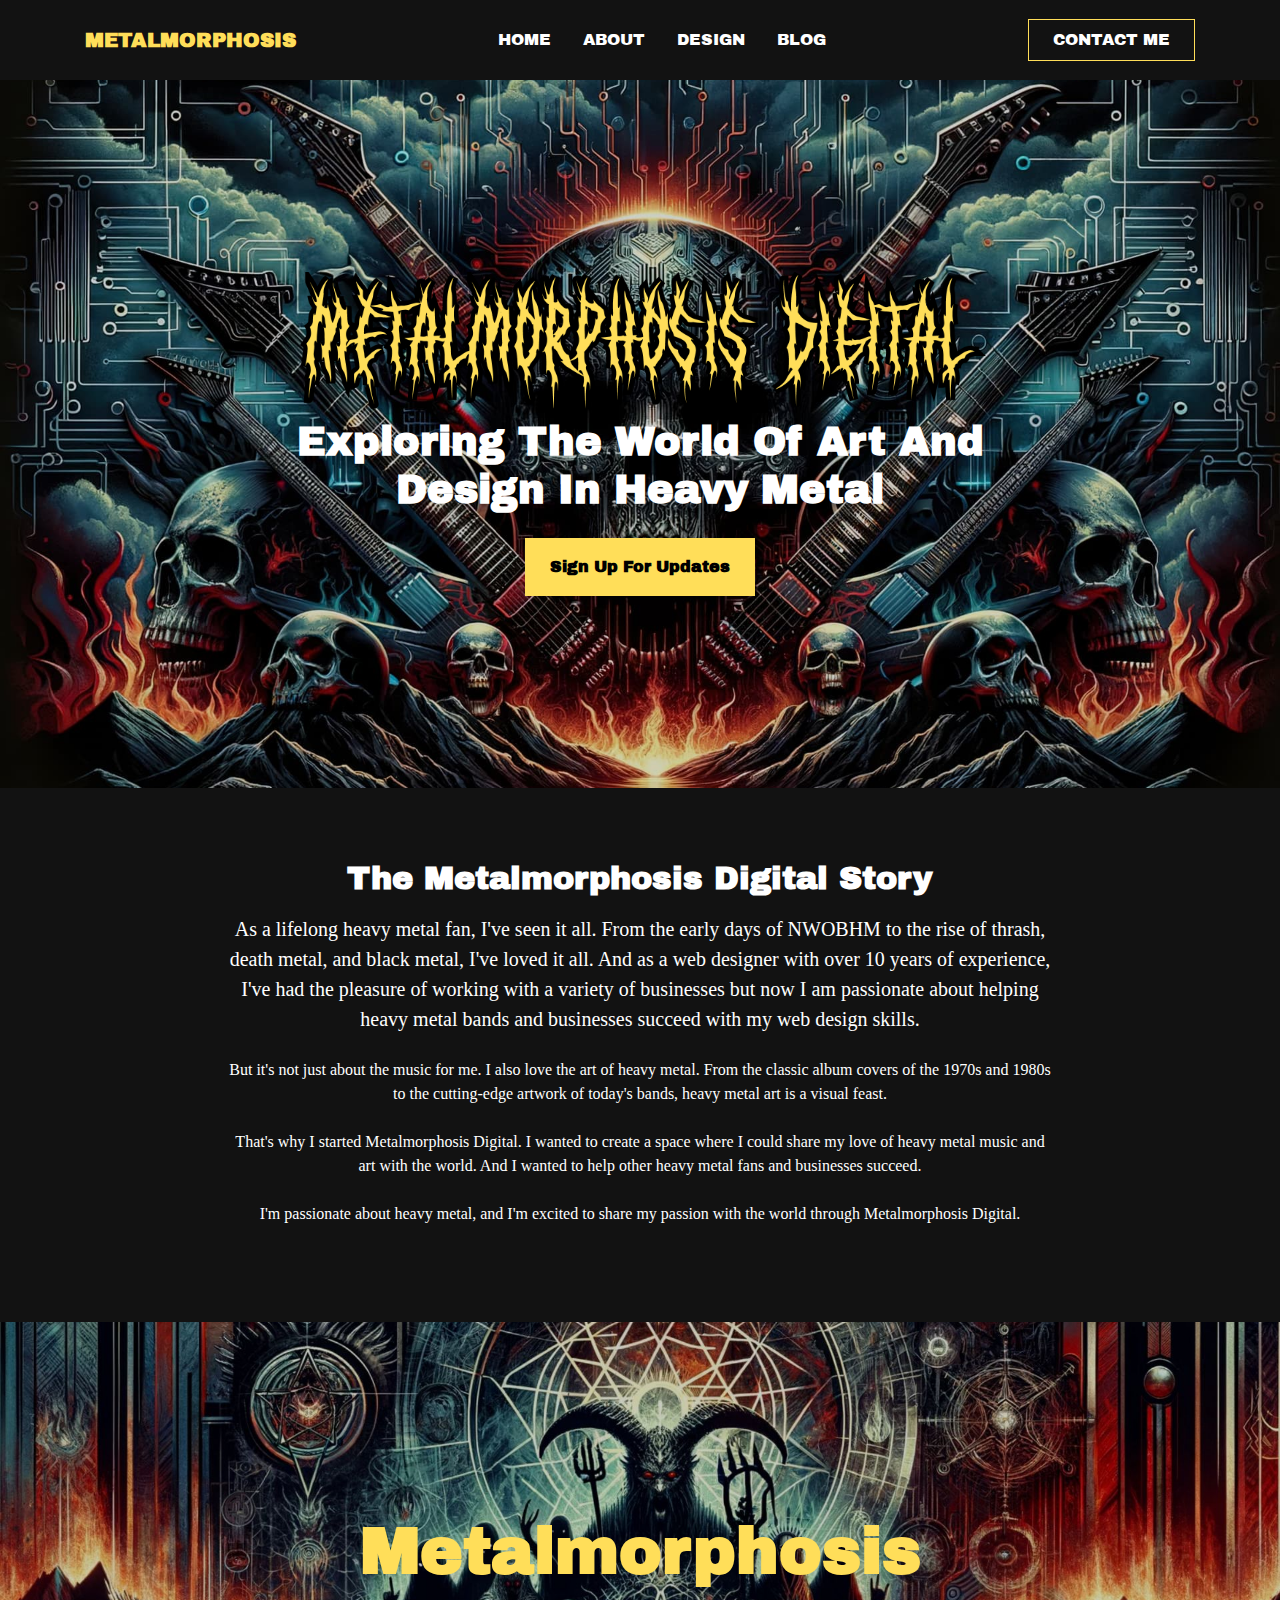
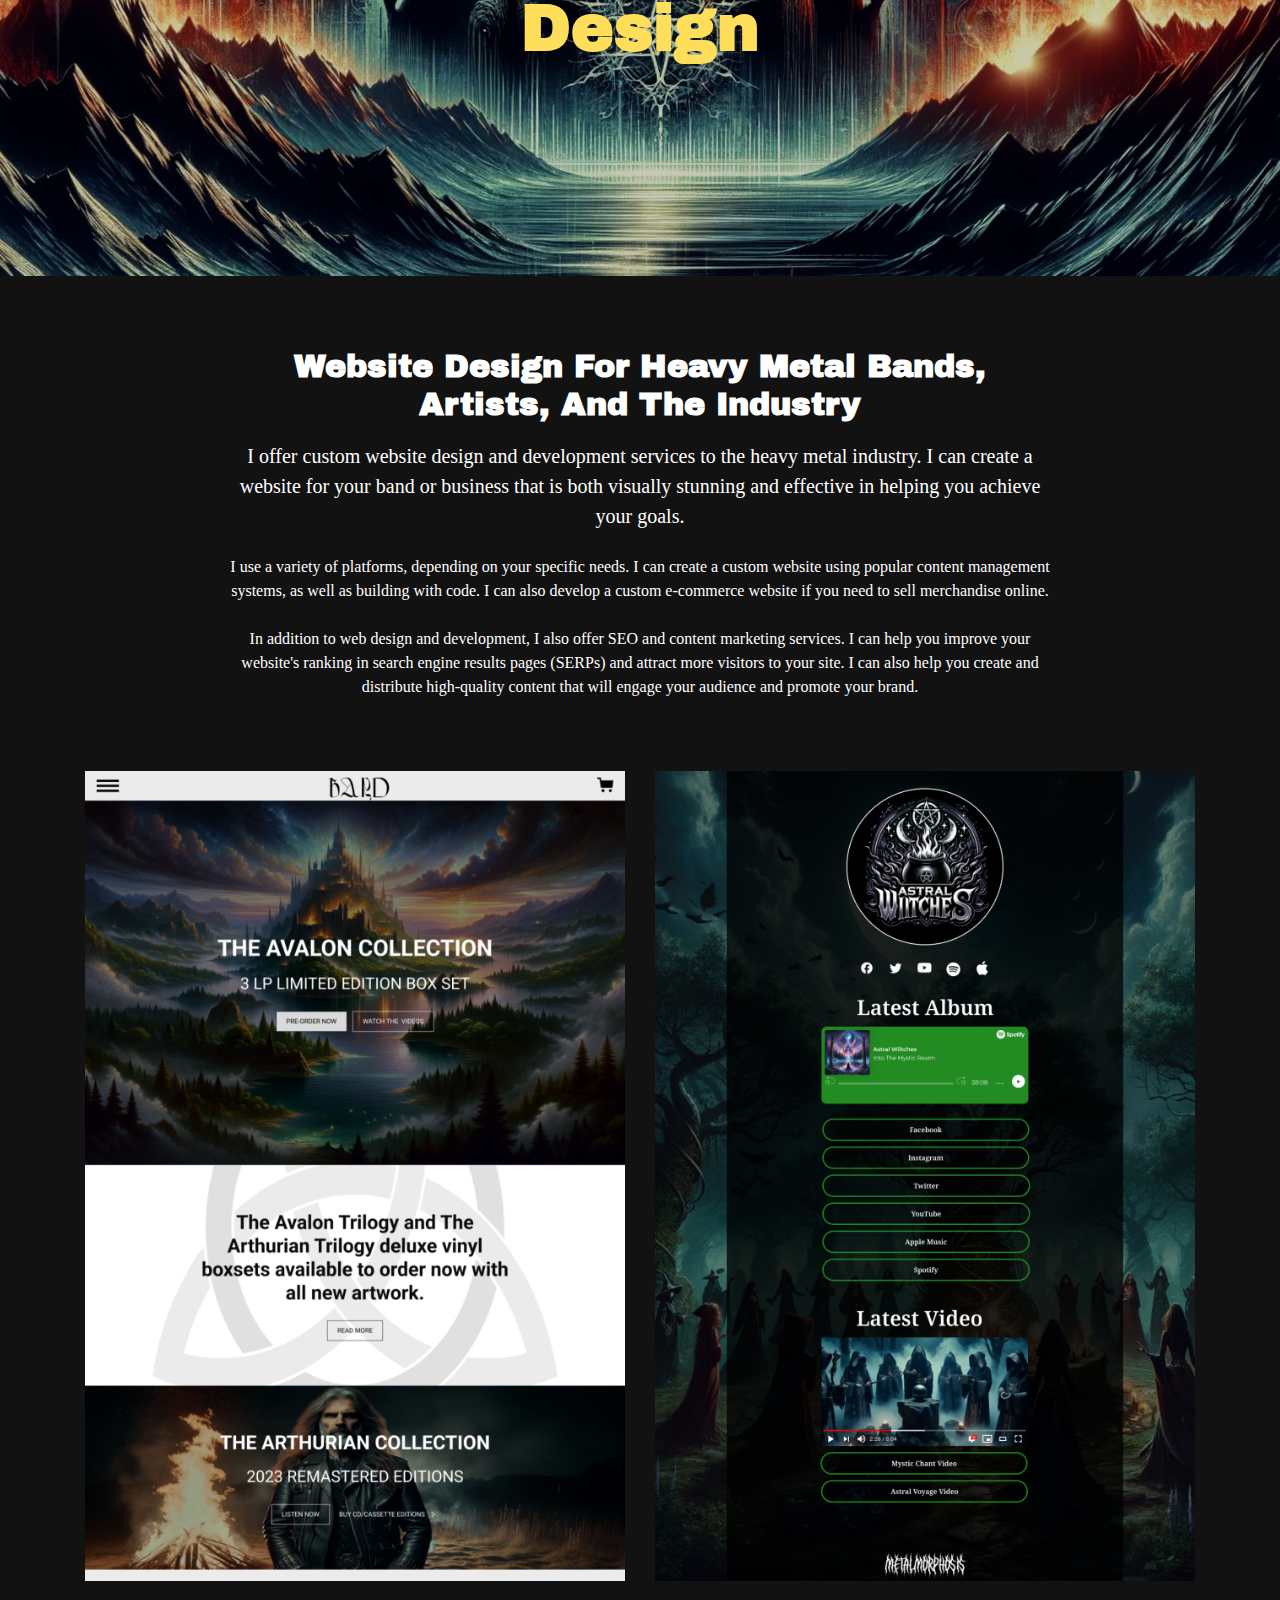
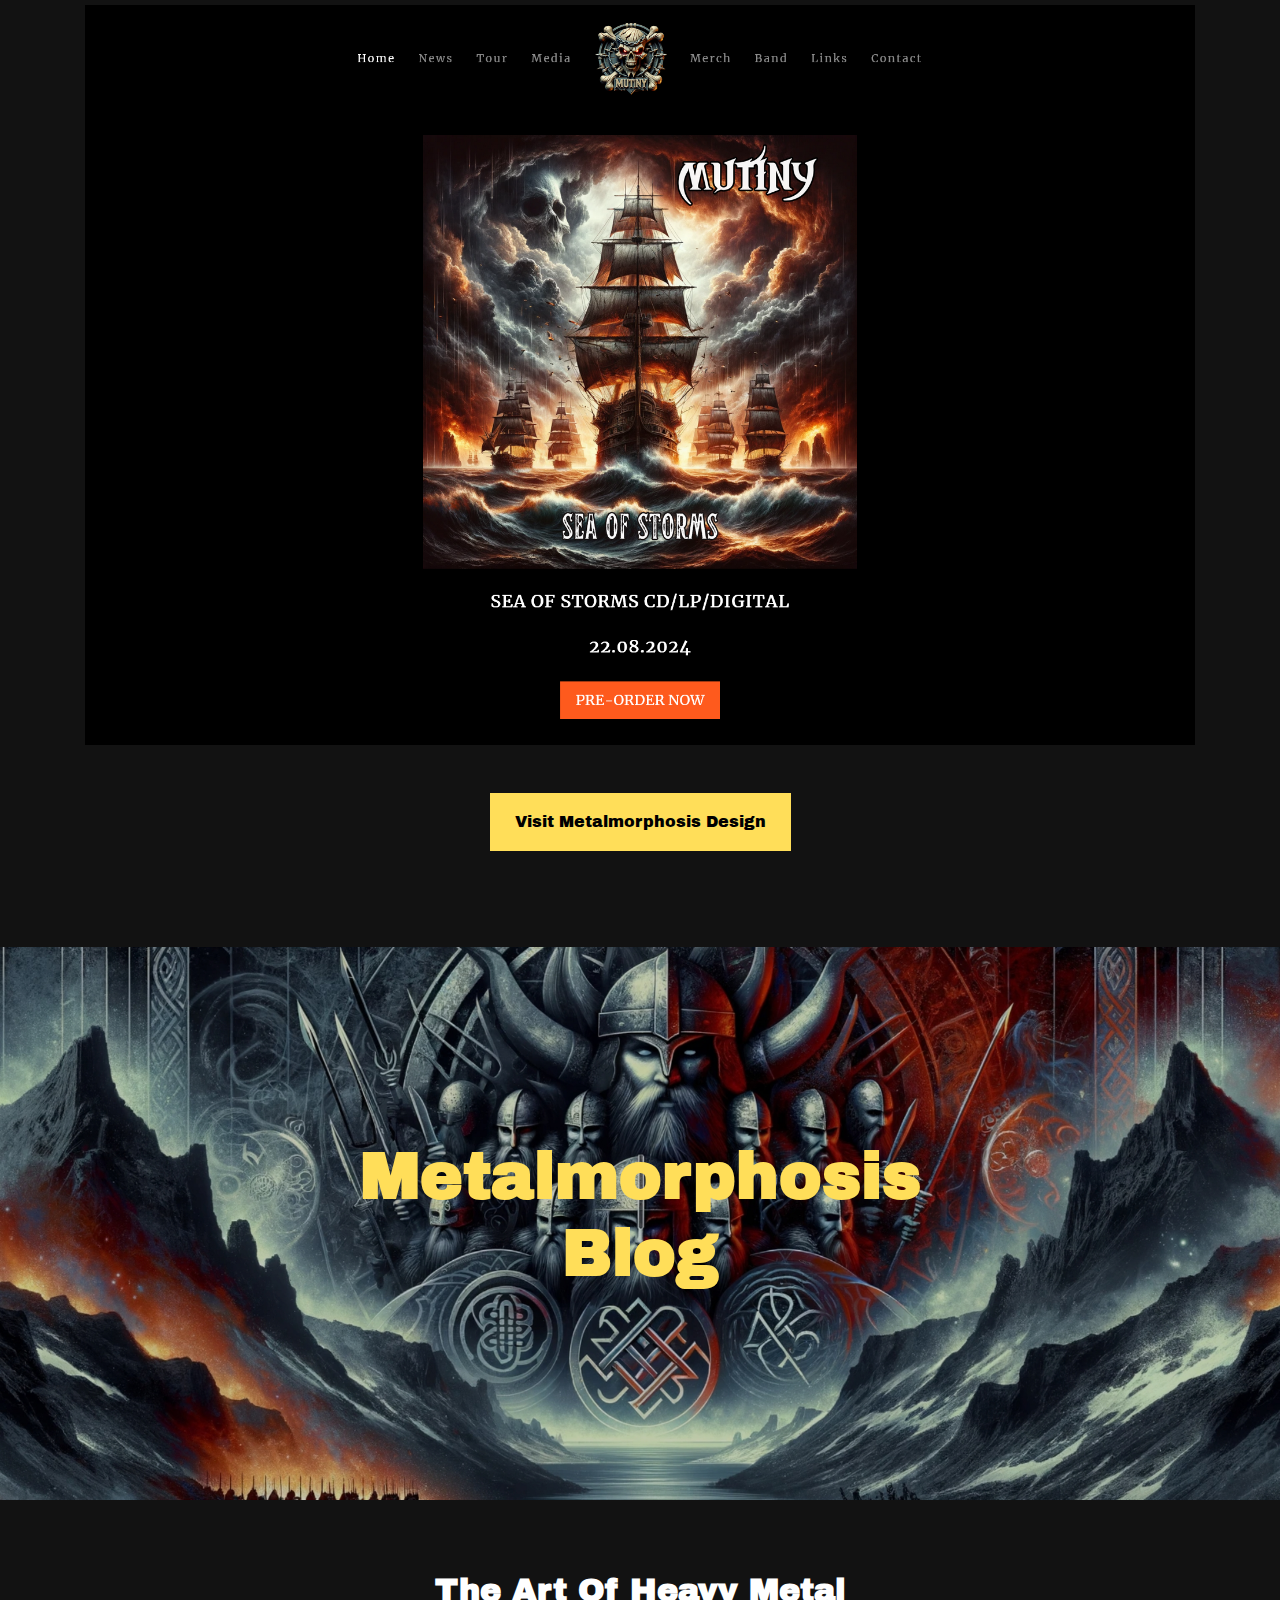
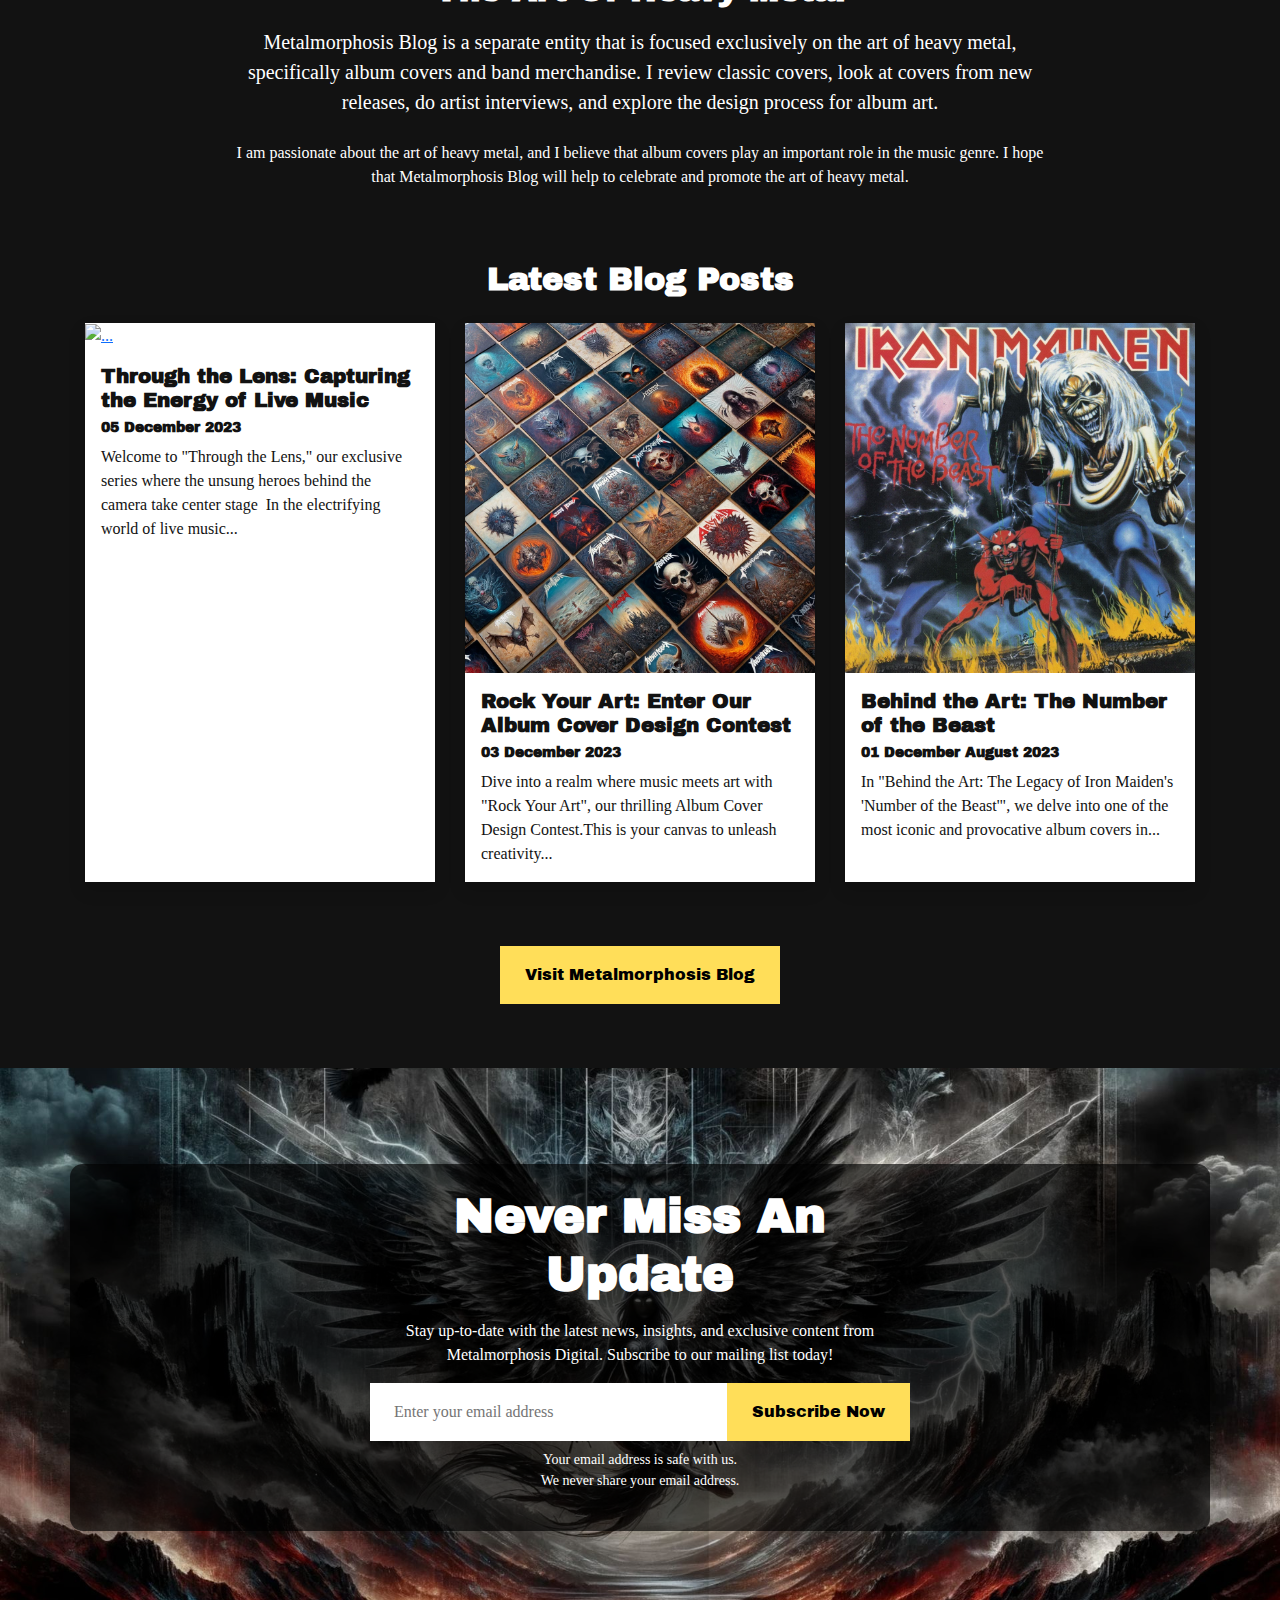
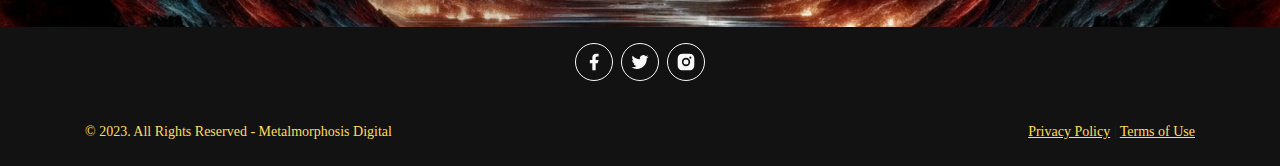
==== index.html @ 90034087 "Update index.html" ====
<!DOCTYPE html>
<html lang="en">
    <head>
        <meta charset="utf-8">
        <meta http-equiv="X-UA-Compatible" content="IE=edge">
        <meta name="viewport" content="width=device-width, initial-scale=1, shrink-to-fit=no">
        <meta name="description" content="">
        <meta name="author" content="">
        <title>Exploring The World Of art and design in heavy metal</title>
        <!-- Bootstrap core CSS -->
        <link href="bootstrap_theme/bootstrap.css" rel="stylesheet" type="text/css">
        <!-- Custom styles for this template -->
        <link rel="stylesheet" href="blocks.css">
        <link href="style.css" rel="stylesheet">
    </head>
    <body>
        <nav class="bg-dark navbar navbar-expand-lg navbar-light py-lg-1"> 
            <div class="container"> <a class="fw-bold navbar-brand text-uppercase text-secondary" href="#" style="font-family: 'Archivo Black', sans-serif;">METALMORPHOSIS</a> 
                <button class="navbar-toggler" type="button" data-bs-toggle="collapse" data-bs-target="#navbarNavDropdown-6" aria-controls="navbarNavDropdown-6" aria-expanded="false" aria-label="Toggle navigation"> <span class="navbar-toggler-icon"></span> 
                </button>                 
                <div class="collapse navbar-collapse " id="navbarNavDropdown-6"> 
                    <ul class="mb-2 mb-lg-0 me-auto ms-auto navbar-nav"> 
                        <li class="nav-item"> <a class="active nav-link px-lg-3 py-lg-4" aria-current="page" href="#home" style="font-family: 'Archivo Black', sans-serif; color: white;">HOME</a> 
                        </li>                         
                        <li class="nav-item"> <a class="nav-link px-lg-3 py-lg-4" href="#about" style="font-family: 'Archivo Black', sans-serif; color: white;">ABOUT</a> 
                        </li>                         
                        <li class="nav-item"> <a class="nav-link px-lg-3 py-lg-4" href="#design" style="font-family: 'Archivo Black', sans-serif; color: white;">DESIGN</a> 
                        </li>                         
                        <li class="nav-item"> <a class="nav-link px-lg-3 py-lg-4" href="#blog" style="font-family: 'Archivo Black', sans-serif; color: white;">BLOG</a> 
                        </li>                         
                    </ul>                     
                    <div class="ms-lg-3">
                        <a class="btn btn-outline-secondary btn-secondary-outline pb-2 pe-4 ps-4 pt-2 rounded-0" href="mailto:michael@metalmorphosis.digital" style="font-family: 'Archivo Black', sans-serif; color: white;" target="_blank">CONTACT ME</a>
                    </div>                     
                </div>                 
            </div>             
        </nav>
        <!-- ============================================-->
        <!-- Bootstrap core JavaScript
    ================================================== -->
        <!-- Placed at the end of the document so the pages load faster -->
        <section id="home" class="background-cover bg-dark pb-5 pt-5 text-center text-white" style="background-image:url('assets/bg.jpg');">
            <div class="container pb-5 pt-5">
                <div class="pb-5 pt-5 row">
                    <div class="col-lg-9 col-xl-8 ms-auto me-auto pb-5 pt-5">
                        <img src="assets/metalmorphosis-%20digital.png" class="img-fluid" alt="Metalmorphosis Digital Logo">
                        <h1 class="fw-bolder mb-4 text-capitalize" style="font-size: 40px; font-weight: 700;">Exploring The World Of art and design in heavy metal</h1><a href="#newsletter" class="btn btn-secondary pb-3 pe-4 ps-4 pt-3 rounded-0"><strong style="font-family: 'Archivo Black', sans-serif;">Sign Up For Updates</strong></a>
                    </div>
                </div>
            </div>
        </section>
        <section id="about" class="bg-dark pb-5 pt-5 text-center"> 
            <div class="container pb-4 pt-4"> 
                <div class="align-items-center row"> 
                    <div class="col-lg-9 ms-auto me-auto"> 
                        <h3 class="fw-bold h2 mb-3 text-white" style="font-size: 32px;">The Metalmorphosis Digital Story</h3>
                        <p class="fw-light lead mb-4 text-white">As a lifelong heavy metal fan, I&apos;ve seen it all. From the early days of NWOBHM to the rise of thrash, death metal, and black metal, I&apos;ve loved it all. And as a web designer with over 10 years of experience, I&apos;ve had the pleasure of working with a variety of businesses but now I am passionate about helping heavy metal bands and businesses succeed with my web design skills.</p> 
                        <p class="fw-light mb-4 text-white">But it's not just about the music for me. I also love the art of heavy metal. From the classic album covers of the 1970s and 1980s to the cutting-edge artwork of today's bands, heavy metal art is a visual feast.</p> 
                        <p class="fw-light mb-4 text-white">That's why I started Metalmorphosis Digital. I wanted to create a space where I could share my love of heavy metal music and art with the world. And I wanted to help other heavy metal fans and businesses succeed.</p> 
                        <p class="fw-light mb-4 text-white">I'm passionate about heavy metal, and I'm excited to share my passion with the world through Metalmorphosis Digital.</p> 
                    </div>                     
                </div>                 
            </div>             
        </section>
        <section class="background-cover bg-dark pb-5 pt-5 text-center text-white" style="background-image:url('assets/bg8.jpg');">
            <div class="container pb-5 pt-5">
                <div class="pb-5 pt-5 row">
                    <div class="col-lg-9 col-xl-8 ms-auto me-auto pb-5 pt-5">
                        <h2 class="display-3 fw-bold mb-3 text-secondary">Metalmorphosis Design</h2>
                    </div>
                </div>
            </div>
        </section>
        <section id="design" class="bg-dark pb-5 pt-5 text-center"> 
            <div class="container pb-4 pt-4"> 
                <div class="align-items-center row pb-4"> 
                    <div class="col-lg-9 ms-auto me-auto"> 
                        <h3 class="fw-bold h2 mb-3 text-capitalize text-white" style="font-size: 32px;">Website Design for Heavy Metal Bands, Artists, and the Industry</h3>
                        <p class="fw-light lead mb-4 text-white">I offer custom website design and development services to the heavy metal industry. I can create a website for your band or business that is both visually stunning and effective in helping you achieve your goals.</p>
                        <p class="fw-light mb-4 text-white">I use a variety of platforms, depending on your specific needs. I can create a custom website using popular content management systems, as well as building with code. I can also develop a custom e-commerce website if you need to sell merchandise online.</p>
                        <p class="fw-light mb-4 text-white">In addition to web design and development, I also offer SEO and content marketing services. I can help you improve your website's ranking in search engine results pages (SERPs) and attract more visitors to your site. I can also help you create and distribute high-quality content that will engage your audience and promote your brand.</p> 
                    </div>                     
                </div>                 
                <div class="row mt-4">
                    <div class="col-6 mb-4">
                        <img src="assets/b.png" class="img-fluid" alt="Bard landing page by Metalmorphosis Design">
                    </div>
                    <div class="col-6 mb-4">
                        <img src="assets/a.png" class="img-fluid" "" alt="Astral Wiitches Link In Bio style page by Metalmorphosis Design">
                    </div>
                    <div class="col-12 mb-4">
                        <img src="assets/mutiny-homepage.png" class="img-fluid pb-5" alt="Mutiny landing page featuring Sea Of Storms album cover by Metalmorphosis Design">
                        <a href="https://metalmorphosis.design" class="btn btn-secondary pb-3 pe-4 ps-4 pt-3 rounded-0" style="font-family: 'Archivo Black', sans-serif;" target="_blank">Visit Metalmorphosis Design</a>
                    </div>
                </div>                 
            </div>             
        </section>
        <section class="background-cover bg-dark pb-5 pt-5 text-center text-white" style="background-image:url('assets/bg10.jpg');">
            <div class="container pb-5 pt-5">
                <div class="pb-5 pt-5 row">
                    <div class="col-lg-9 col-xl-8 ms-auto me-auto pb-5 pt-5">
                        <h2 class="display-3 fw-bold mb-3 text-secondary">Metalmorphosis Blog</h2>
                    </div>
                </div>
            </div>
        </section>
        <section id="blog" class="bg-dark pb-3 pt-5 text-center"> 
            <div class="container pb-4 pt-4"> 
                <div class="align-items-center row"> 
                    <div class="col-lg-9 ms-auto me-auto"> 
                        <h3 class="fw-bold h2 mb-3 text-white" style="font-size: 32px;">The Art Of Heavy Metal</h3>
                        <p class="fw-light lead mb-4 text-white">                                Metalmorphosis Blog is a separate entity that is focused exclusively on the art of heavy metal, specifically album covers and band merchandise. I review classic covers, look at covers from new releases, do artist interviews, and explore the design process for album art.</p>
                        <p class="fw-light mb-4 text-white"> I am passionate about the art of heavy metal, and I believe that album covers play an important role in the music genre. I hope that Metalmorphosis Blog will help to celebrate and promote the art of heavy metal.  </p> 
                    </div>                     
                </div>                 
            </div>             
        </section>
        <section class="bg-dark pb-5 pt-2 text-secondary">
            <div class="container"> 
                <div class="justify-content-center row"> 
                    <h2 class="text-center fw-bolder text-white" style="font-size: 32px;">Latest Blog Posts</h2>
                    <div class="col-lg-4 col-md-6 pb-3 pt-3"> 
                        <div class="bg-white d-flex flex-column h-100 shadow"> <a href="#" class="d-block"><img src="https://images.unsplash.com/photo-1693510060774-c2ff035b241f?ixid=M3wyMDkyMnwwfDF8c2VhcmNofDJ8fGNvbmNlcnQlMjBwaG90b2dyYXBoeXxlbnwwfHx8fDE3MDA0NzIyMTF8MA&ixlib=rb-4.0.3q=85&fm=jpg&crop=faces&cs=srgb&w=1000&h=1000&fit=crop" class="img-fluid w-100" alt="..." width="700" height="480"></a>
                            <div class="p-3"> <a href="#" class="text-dark text-decoration-none"><h3 class="fw-bold h5">Through the Lens: Capturing the Energy of Live Music</h3></a>
                                <h4 class="fw-bold h6 small text-dark">05 December 2023</h4> 
                                <p class="mb-0 text-dark">Welcome to &quot;Through the Lens,&quot; our exclusive series where the unsung heroes behind the camera take center stage&nbsp;&nbsp;In the electrifying world of live music...</p> 
                            </div>                             
                        </div>                         
                    </div>                     
                    <div class="col-lg-4 col-md-6 pb-3 pt-3"> 
                        <div class="bg-white d-flex flex-column h-100 shadow"> <a href="#" class="d-block"><img src="assets/art-comp.png" class="img-fluid w-100" alt="..." width="700" height="480"></a>
                            <div class="p-3"> <a href="#" class="text-dark text-decoration-none"><h3 class="fw-bold h5">Rock Your Art: Enter Our Album Cover Design Contest</h3></a>
                                <h4 class="fw-bold h6 small text-dark">03 December 2023</h4> 
                                <p class="mb-0 text-dark">Dive into a realm where music meets art with &quot;Rock Your Art&quot;, our thrilling Album Cover Design Contest.This is your canvas to unleash creativity...</p> 
                            </div>                             
                        </div>                         
                    </div>                     
                    <div class="col-lg-4 col-md-6 pb-3 pt-3"> 
                        <div class="bg-white d-flex flex-column h-100 shadow"> <a href="#" class="d-block"><img src="assets/number%20of%20the%20beast.webp" class="img-fluid w-100" alt="..." width="700" height="480"></a>
                            <div class="p-3"> <a href="#" class="text-dark text-decoration-none"><h3 class="fw-bold h5">Behind the Art: The Number of the Beast</h3></a>
                                <h4 class="fw-bold h6 small text-dark">01 December August 2023</h4> 
                                <p class="mb-0 text-dark">In &quot;Behind the Art: The Legacy of Iron Maiden&apos;s &apos;Number of the Beast&apos;&quot;, we delve into one of the most iconic and provocative album covers in...</p> 
                            </div>                             
                        </div>                         
                    </div>                     
                    <p class="text-center mt-5"><a href="https://metalmorphosis.blog" class="btn btn-secondary pb-3 pe-4 ps-4 pt-3 rounded-0" style="font-family: 'Archivo Black', sans-serif;" target="_blank">Visit Metalmorphosis Blog</a></p> 
                </div>                 
            </div>             
        </section>
        <section id="newsletter" class="background-center-center background-cover bg-dark pb-5 pt-5 text-center text-white" style="background-image:url('assets/bg11.jpg');">
            <div class="container pb-5 pt-5">
                <div class="info justify-content-center pb-4 pt-4 rounded-1 row">
                    <div class="col-12  col-md-6 text-center">
                        <h2 class="display-5 fw-bold mb-3 text-capitalize text-white">Never miss an update</h2>
                        <p class="text-h3">Stay up-to-date with the latest news, insights, and exclusive content from Metalmorphosis Digital. Subscribe to our mailing list today!</p>
                        <form action="https://digital.us9.list-manage.com/subscribe/post?u=c9b643446257ec80b12ae7a14&amp;id=23f3cf0863&amp;f_id=00991ee1f0" method="post" id="mc-embedded-subscribe-form" name="mc-embedded-subscribe-form" class="validate" target="_self" novalidate="">
                            <div id="mc_embed_signup_scroll">
                                <div class="mc-field-group mb-2">
                                    <input type="email" name="EMAIL" class="required email pb-3 pe-4 ps-4 pt-3 rounded-0" id="mce-EMAIL" required="" value="" placeholder="Enter your email address">
                                    <input type="submit" name="subscribe" id="mc-embedded-subscribe" class="btn btn-secondary pb-3 pe-4 ps-4 pt-3 rounded-0" value="Subscribe Now" style="font-family: 'Archivo Black', sans-serif;">
                                </div>
                            </div>
                        </form>
                        <p class="small text-white">Your email address is safe with us. <br> We never share your email address. </p>
                    </div>
                </div>
            </div>
        </section>
        <section class="bg-dark pb-3 pt-3">
            <div class="container text-center">
                <div class="d-inline-flex flex-wrap"> <a href="https://www.facebook.com/metalmorphosisdigital" aria-label="facebook" class="btn btn-outline-light btn-sm lh-1 mx-1 p-2 rounded-circle" target="_blank"> <svg viewBox="0 0 24 24" fill="currentColor" width="20" height="20"> 
                            <path d="M14 13.5h2.5l1-4H14v-2c0-1.03 0-2 2-2h1.5V2.14c-.326-.043-1.557-.14-2.857-.14C11.928 2 10 3.657 10 6.7v2.8H7v4h3V22h4v-8.5z"/> 
                        </svg> </a> <a href="https://twitter.com/metalmorphdgtl" aria-label="twitter" class="btn btn-outline-light btn-sm lh-1 mx-1 p-2 rounded-circle" target="_blank"> <svg viewBox="0 0 24 24" fill="currentColor" width="20" height="20"> 
                            <path d="M22.162 5.656a8.384 8.384 0 0 1-2.402.658A4.196 4.196 0 0 0 21.6 4c-.82.488-1.719.83-2.656 1.015a4.182 4.182 0 0 0-7.126 3.814 11.874 11.874 0 0 1-8.62-4.37 4.168 4.168 0 0 0-.566 2.103c0 1.45.738 2.731 1.86 3.481a4.168 4.168 0 0 1-1.894-.523v.052a4.185 4.185 0 0 0 3.355 4.101 4.21 4.21 0 0 1-1.89.072A4.185 4.185 0 0 0 7.97 16.65a8.394 8.394 0 0 1-6.191 1.732 11.83 11.83 0 0 0 6.41 1.88c7.693 0 11.9-6.373 11.9-11.9 0-.18-.005-.362-.013-.54a8.496 8.496 0 0 0 2.087-2.165z"/> 
                        </svg> </a> <a href="https://www.instagram.com/metalmorphosisdigital/" aria-label="instagram" class="btn btn-outline-light btn-sm lh-1 mx-1 p-2 rounded-circle" target="_blank"> <svg viewBox="0 0 24 24" fill="currentColor" width="20" height="20"> 
                            <path d="M12 2c2.717 0 3.056.01 4.122.06 1.065.05 1.79.217 2.428.465.66.254 1.216.598 1.772 1.153a4.908 4.908 0 0 1 1.153 1.772c.247.637.415 1.363.465 2.428.047 1.066.06 1.405.06 4.122 0 2.717-.01 3.056-.06 4.122-.05 1.065-.218 1.79-.465 2.428a4.883 4.883 0 0 1-1.153 1.772 4.915 4.915 0 0 1-1.772 1.153c-.637.247-1.363.415-2.428.465-1.066.047-1.405.06-4.122.06-2.717 0-3.056-.01-4.122-.06-1.065-.05-1.79-.218-2.428-.465a4.89 4.89 0 0 1-1.772-1.153 4.904 4.904 0 0 1-1.153-1.772c-.248-.637-.415-1.363-.465-2.428C2.013 15.056 2 14.717 2 12c0-2.717.01-3.056.06-4.122.05-1.066.217-1.79.465-2.428a4.88 4.88 0 0 1 1.153-1.772A4.897 4.897 0 0 1 5.45 2.525c.638-.248 1.362-.415 2.428-.465C8.944 2.013 9.283 2 12 2zm0 5a5 5 0 1 0 0 10 5 5 0 0 0 0-10zm6.5-.25a1.25 1.25 0 0 0-2.5 0 1.25 1.25 0 0 0 2.5 0zM12 9a3 3 0 1 1 0 6 3 3 0 0 1 0-6z"/> 
                        </svg> </a> 
                </div>
                <div class="row">
</div>
            </div>
        </section>
        <footer class="bg-dark pb-3 pt-3 small">
            <div class="container">
                <div class="align-items-center row">
                    <div class="col-md pb-2 pt-2">
                        <p class="mb-0 text-secondary">&copy; 2023. All Rights Reserved - Metalmorphosis Digital</p>
                    </div>
                    <div class="col-md-auto pb-2 pt-2"><a href="privacy.html" class="text-secondary" target="_blank">Privacy Policy</a> | <a href="terms.html" class="text-secondary" target="_blank">Terms of Use</a>
                    </div>
                </div>
            </div>
        </footer>
        <script src="assets/js/popper.min.js"></script>
        <script src="bootstrap/js/bootstrap.min.js"></script>
    </body>
---- blocks.css ----
.proportions-box-square {
    position: relative;
    padding: 100% 0 0 !important;
    height: 0;
}

.proportions-box-content {
    width: 100%;
    height: 100%;
    top: 0;
    left: 0;
    position: absolute;
}

.background-cover {
    background-size: cover;
    background-repeat: no-repeat;
    background-position: center center;
}

.background-left-top {
    background-position: left top;
}

.background-left-center {
    background-position: left center;
}

.background-left-bottom {
    background-position: left bottom;
}

.background-right-top {
    background-position: right top;
}

.background-right-center {
    background-position: right center;
}

.background-right-bottom {
    background-position: right bottom;
}

.background-center-top {
    background-position: center top;
}

.background-center-center {
    background-position: center center;
}

.background-center-bottom {
    background-position: center bottom;
}

.border-width-1 {
    border-width: 1px !important;
}

.border-width-2 {
    border-width: 2px !important;
}

.border-width-3 {
    border-width: 3px !important;
}

.border-width-4 {
    border-width: 4px !important;
}

.border-width-6 {
    border-width: 6px !important;
}

.border-width-8 {
    border-width: 8px !important;
}

.border-width-12 {
    border-width: 12px !important;
}

.border-width-16 {
    border-width: 16px !important;
}

.border-width-24 {
    border-width: 24px !important;
}

.image-fit {
    object-fit: contain;
    object-position: center center;
}

.image-fit-left-top {
    object-position: left top;
}

.image-fit-left-center {
    object-position: left center;
}

.image-fit-left-bottom {
    object-position: left bottom;
}

.image-fit-right-top {
    object-position: right top;
}

.image-fit-right-center {
    object-position: right center;
}

.image-fit-right-bottom {
    object-position: right bottom;
}

.image-fit-center-top {
    object-position: center top;
}

.image-fit-center-center {
    object-position: center center;
}

.image-fit-center-bottom {
    object-position: center bottom;
}

.transition {
    transition: all 0.25s ease-in;
}

.transition-slow {
    transition: all 0.5s ease-in;
}

.transition-very-slow {
    transition: all 1s ease-in;
}

.line-height-1 {
    line-height: 1 !important;
}

.opacity-100 {
    opacity: 1 !important;
}

.opacity-85 {
    opacity: 0.85 !important;
}

.opacity-75 {
    opacity: 0.75 !important;
}

.opacity-50 {
    opacity: 0.50 !important;
}

.opacity-25 {
    opacity: 0.25 !important;
}

.opacity-0 {
    opacity: 0 !important;
}
---- style.css ----
.navbar-toggler-icon {
    background-image: url("data:image/svg+xml,%3csvg xmlns='http://www.w3.org/2000/svg' viewBox='0 0 30 30'%3e%3cpath stroke='rgba%28255, 255, 255, 1%29' stroke-linecap='round' stroke-miterlimit='10' stroke-width='2' d='M4 7h22M4 15h22M4 23h22'/%3e%3c/svg%3e");
}

.info {
    background-color: rgba(0, 0, 0, 0.65);
    color: rgba(255, 255, 255, 1);
}

.info .btn {
    opacity: 1;
}

input[type="email"] {
    border: none;
    margin-bottom: 0;
}

.mc-field-group {
    display: flex;
    gap: 0;
}

.mc-field-group {
    display: flex;
    justify-content: flex-end;
}

input[type="email"] {
    width: 100%;

    /* Make the input box span the full width of the div */
}
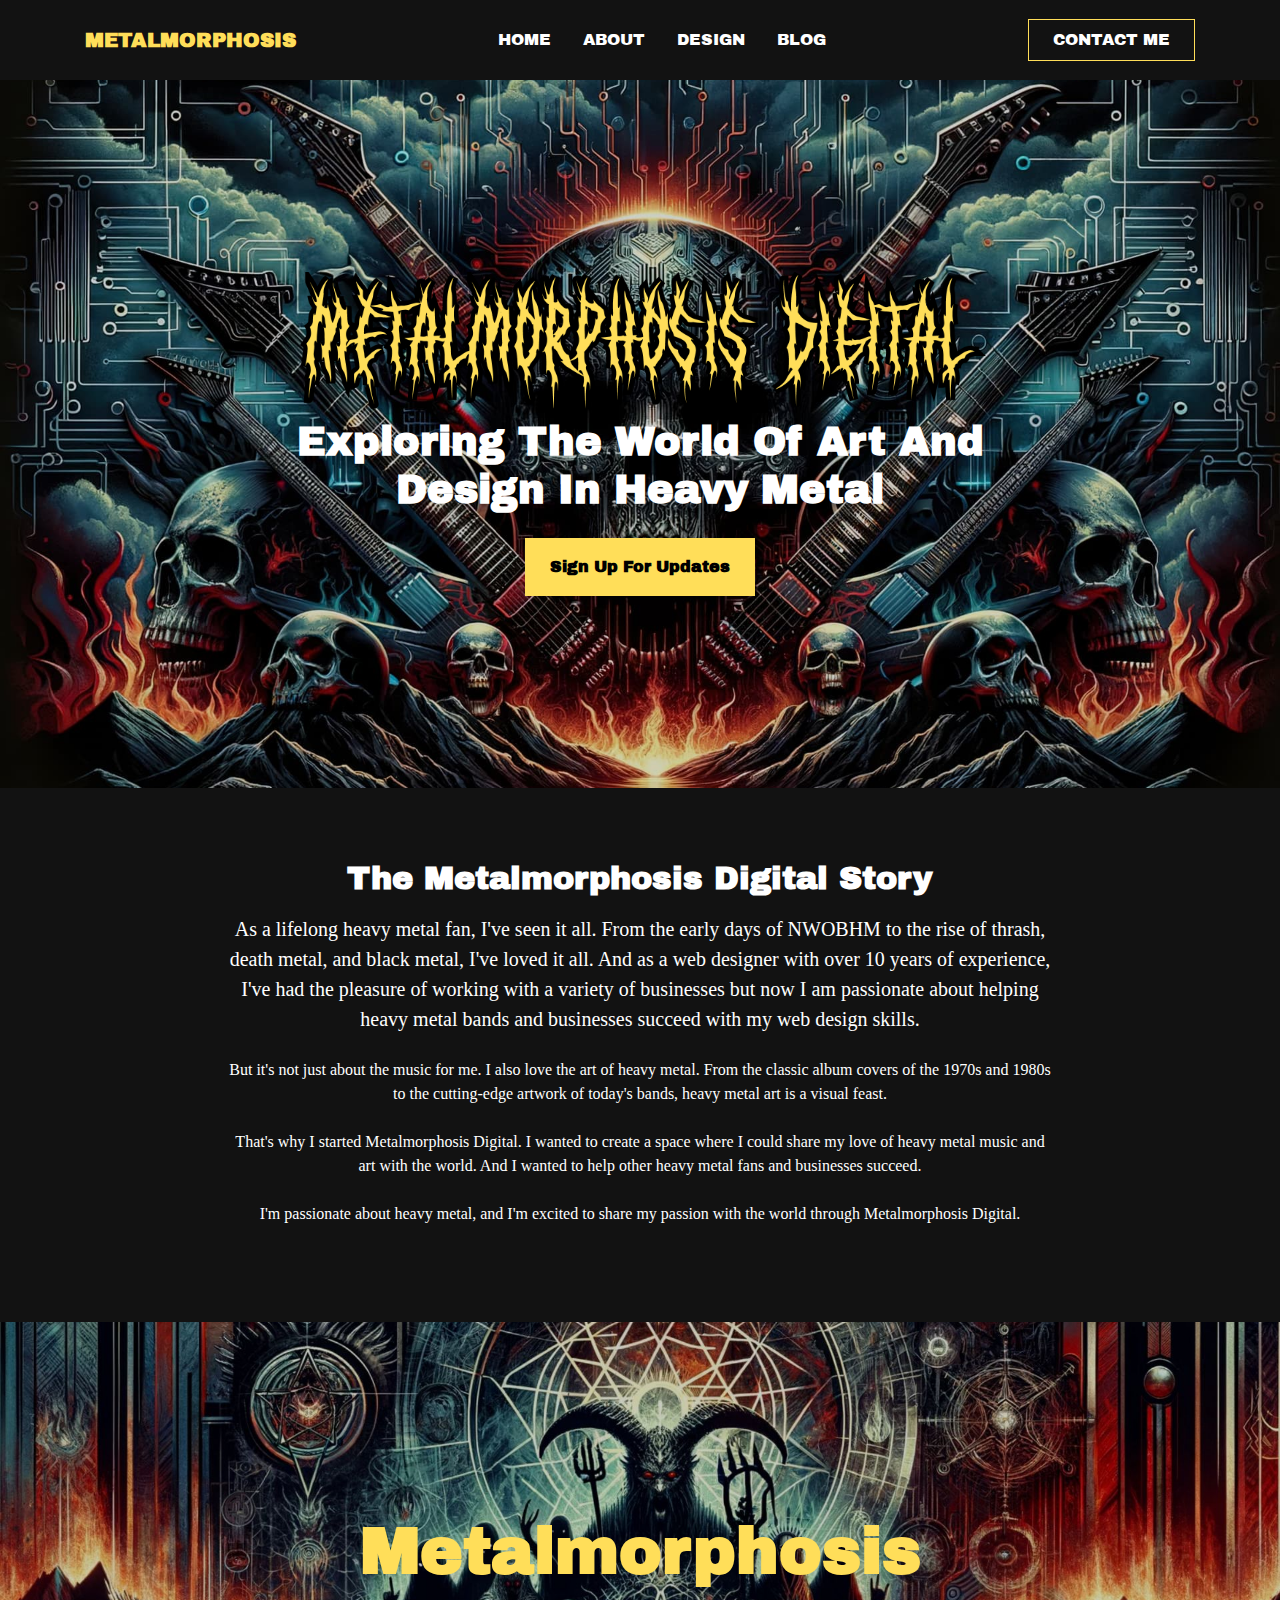
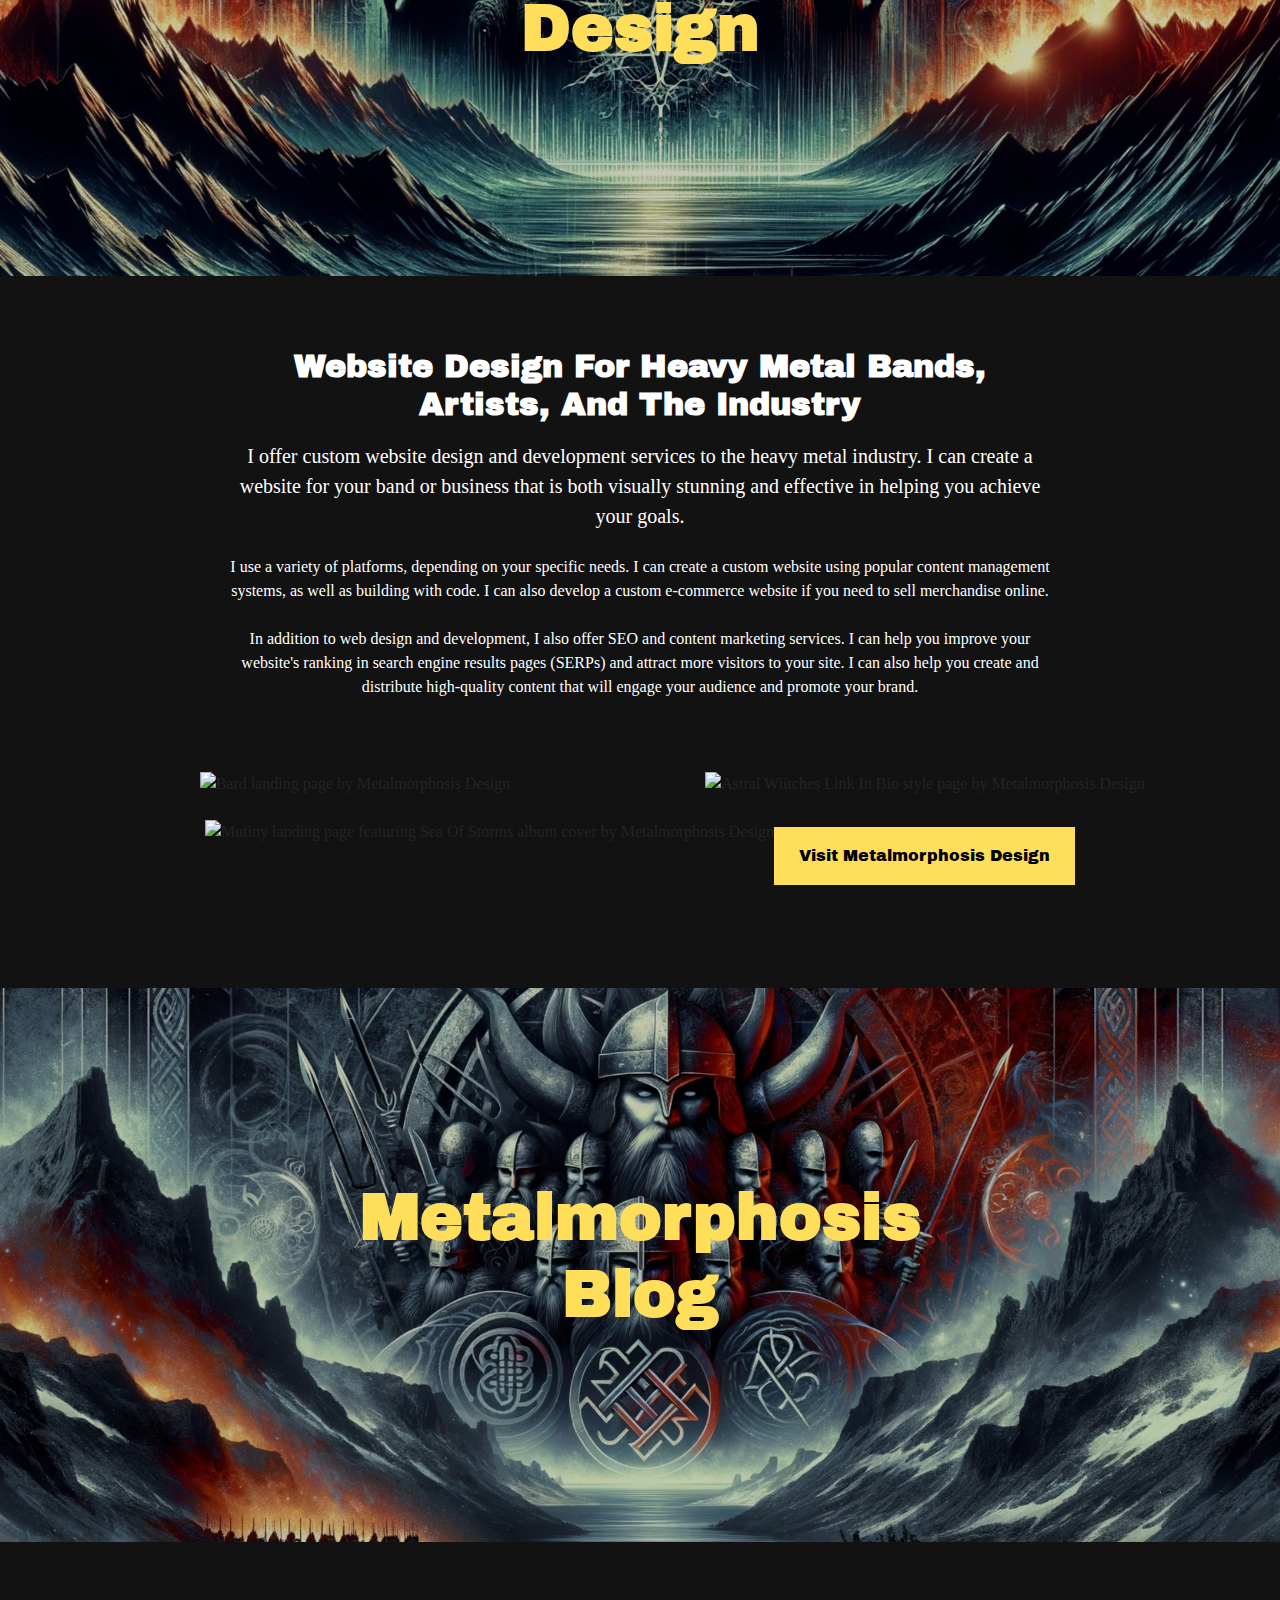
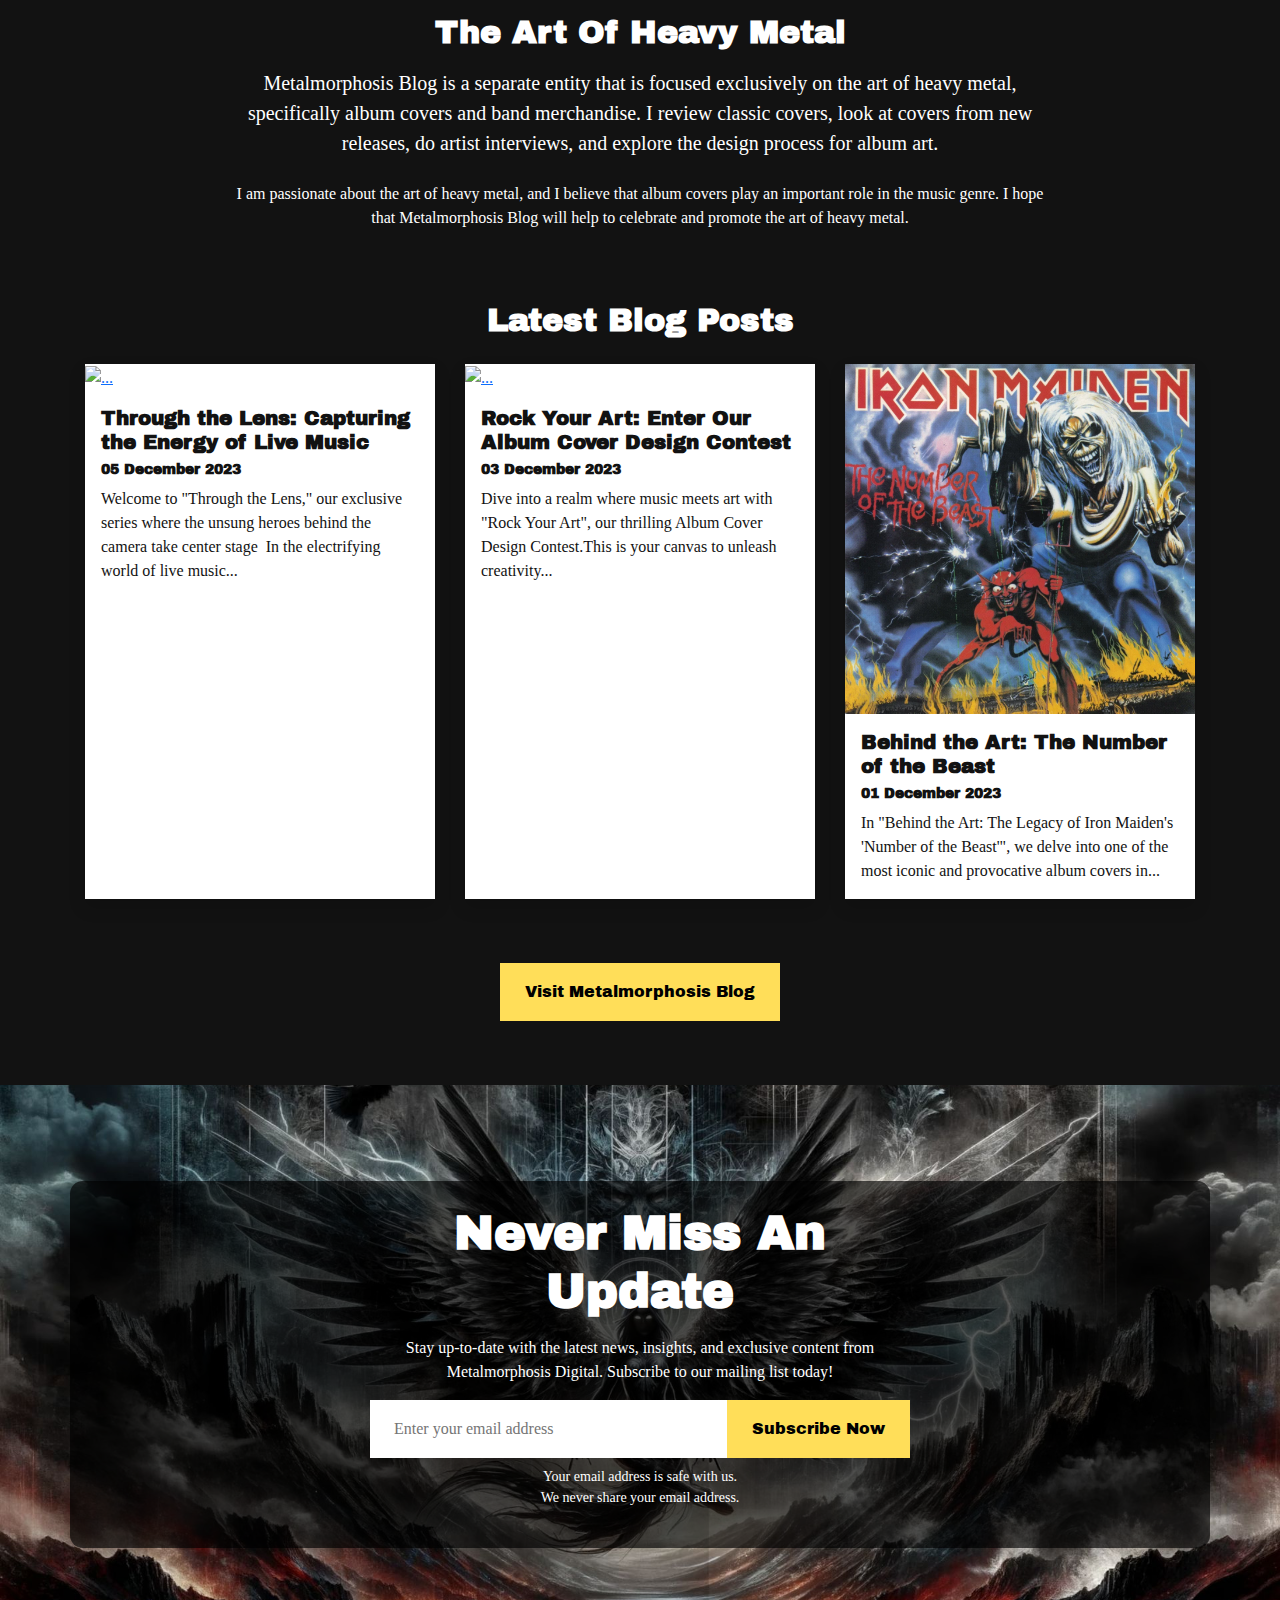
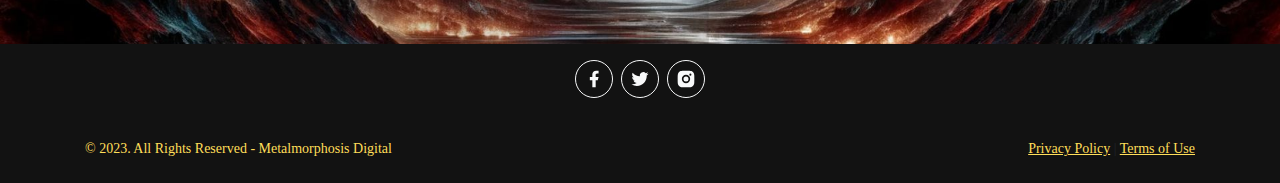
==== commit 41b91b69: "Update index.html" ====
--- a/index.html
+++ b/index.html
@@ -4,14 +4,34 @@
         <meta charset="utf-8">
         <meta http-equiv="X-UA-Compatible" content="IE=edge">
         <meta name="viewport" content="width=device-width, initial-scale=1, shrink-to-fit=no">
-        <meta name="description" content="">
-        <meta name="author" content="">
-        <title>Exploring The World Of art and design in heavy metal</title>
+        <!-- Primary Meta Tags -->
+        <title>Exploring The World Of Art And Design In Heavy Metal</title>
+        <meta name="title" content="Exploring The World Of Art And Design In Heavy Metal"/>
+        <meta name="description" content="Metalmorphosis Digital unleashing digital services for heavy metal. Web design (metalmorphosis.design) + Blog celebrating heavy metal art (metalmorphosis.blog)."/>
+        <!-- Open Graph / Facebook -->
+        <meta property="og:type" content="website"/>
+        <meta property="og:url" content="https://metalmorphosis.digital"/>
+        <meta property="og:title" content="Exploring The World Of Art And Design In Heavy Metal"/>
+        <meta property="og:description" content="Metalmorphosis Digital unleashing digital services for heavy metal. Web design (metalmorphosis.design) + Blog celebrating heavy metal art (metalmorphosis.blog)."/>
+        <meta property="og:image" content="https://metatags.io/images/meta-tags.png"/>
+        <!-- Twitter -->
+        <meta property="twitter:card" content="summary_large_image"/>
+        <meta property="twitter:url" content="https://metalmorphosis.digital"/>
+        <meta property="twitter:title" content="Exploring The World Of Art And Design In Heavy Metal"/>
+        <meta property="twitter:description" content="Metalmorphosis Digital unleashing digital services for heavy metal. Web design (metalmorphosis.design) + Blog celebrating heavy metal art (metalmorphosis.blog)."/>
+        <meta property="twitter:image" content="https://metatags.io/images/meta-tags.png"/>
+        <!-- Meta Tags Generated with https://metatags.io -->
         <!-- Bootstrap core CSS -->
         <link href="bootstrap_theme/bootstrap.css" rel="stylesheet" type="text/css">
         <!-- Custom styles for this template -->
         <link rel="stylesheet" href="blocks.css">
         <link href="style.css" rel="stylesheet">
+        <link rel="apple-touch-icon" sizes="180x180" href="/apple-touch-icon.png">
+        <link rel="icon" type="image/png" sizes="32x32" href="/favicon-32x32.png">
+        <link rel="icon" type="image/png" sizes="16x16" href="/favicon-16x16.png">
+        <link rel="manifest" href="/site.webmanifest">
+        <meta name="msapplication-TileColor" content="#da532c">
+        <meta name="theme-color" content="#ffffff">
     </head>
     <body>
         <nav class="bg-dark navbar navbar-expand-lg navbar-light py-lg-1"> 
@@ -29,8 +49,7 @@
                         <li class="nav-item"> <a class="nav-link px-lg-3 py-lg-4" href="#blog" style="font-family: 'Archivo Black', sans-serif; color: white;">BLOG</a> 
                         </li>                         
                     </ul>                     
-                    <div class="ms-lg-3">
-                        <a class="btn btn-outline-secondary btn-secondary-outline pb-2 pe-4 ps-4 pt-2 rounded-0" href="mailto:michael@metalmorphosis.digital" style="font-family: 'Archivo Black', sans-serif; color: white;" target="_blank">CONTACT ME</a>
+                    <div class="ms-lg-3"><a class="btn btn-outline-secondary btn-secondary-outline pb-2 pe-4 ps-4 pt-2 rounded-0" href="mailto:michael@metalmorphosis.digital" style="font-family: 'Archivo Black', sans-serif; color: white;" target="_blank">CONTACT ME</a>
                     </div>                     
                 </div>                 
             </div>             
@@ -44,7 +63,8 @@
                 <div class="pb-5 pt-5 row">
                     <div class="col-lg-9 col-xl-8 ms-auto me-auto pb-5 pt-5">
                         <img src="assets/metalmorphosis-%20digital.png" class="img-fluid" alt="Metalmorphosis Digital Logo">
-                        <h1 class="fw-bolder mb-4 text-capitalize" style="font-size: 40px; font-weight: 700;">Exploring The World Of art and design in heavy metal</h1><a href="#newsletter" class="btn btn-secondary pb-3 pe-4 ps-4 pt-3 rounded-0"><strong style="font-family: 'Archivo Black', sans-serif;">Sign Up For Updates</strong></a>
+                        <h1 class="fw-bolder mb-4 text-capitalize" style="font-size: 40px; font-weight: 700;">Exploring The World Of art and design in heavy metal</h1>
+                        <a href="#newsletter" class="btn btn-secondary pb-3 pe-4 ps-4 pt-3 rounded-0"><strong style="font-family: 'Archivo Black', sans-serif;">Sign Up For Updates</strong></a>
                     </div>
                 </div>
             </div>
@@ -83,14 +103,13 @@
                 </div>                 
                 <div class="row mt-4">
                     <div class="col-6 mb-4">
-                        <img src="assets/b.png" class="img-fluid" alt="Bard landing page by Metalmorphosis Design">
+                        <img src="assets/b.jpg" class="img-fluid" alt="Bard landing page by Metalmorphosis Design">
                     </div>
                     <div class="col-6 mb-4">
-                        <img src="assets/a.png" class="img-fluid" "" alt="Astral Wiitches Link In Bio style page by Metalmorphosis Design">
+                        <img src="assets/a.jpg" class="img-fluid" "" alt="Astral Wiitches Link In Bio style page by Metalmorphosis Design">
                     </div>
                     <div class="col-12 mb-4">
-                        <img src="assets/mutiny-homepage.png" class="img-fluid pb-5" alt="Mutiny landing page featuring Sea Of Storms album cover by Metalmorphosis Design">
-                        <a href="https://metalmorphosis.design" class="btn btn-secondary pb-3 pe-4 ps-4 pt-3 rounded-0" style="font-family: 'Archivo Black', sans-serif;" target="_blank">Visit Metalmorphosis Design</a>
+                        <img src="assets/mutiny-homepage.jpg" class="img-fluid pb-5" alt="Mutiny landing page featuring Sea Of Storms album cover by Metalmorphosis Design"><a href="https://metalmorphosis.design" class="btn btn-secondary pb-3 pe-4 ps-4 pt-3 rounded-0" style="font-family: 'Archivo Black', sans-serif;" target="_blank">Visit Metalmorphosis Design</a>
                     </div>
                 </div>                 
             </div>             
@@ -128,7 +147,7 @@
                         </div>                         
                     </div>                     
                     <div class="col-lg-4 col-md-6 pb-3 pt-3"> 
-                        <div class="bg-white d-flex flex-column h-100 shadow"> <a href="#" class="d-block"><img src="assets/art-comp.png" class="img-fluid w-100" alt="..." width="700" height="480"></a>
+                        <div class="bg-white d-flex flex-column h-100 shadow"> <a href="#" class="d-block"><img src="assets/art-comp.jpg" class="img-fluid w-100" alt="..." width="700" height="480"></a>
                             <div class="p-3"> <a href="#" class="text-dark text-decoration-none"><h3 class="fw-bold h5">Rock Your Art: Enter Our Album Cover Design Contest</h3></a>
                                 <h4 class="fw-bold h6 small text-dark">03 December 2023</h4> 
                                 <p class="mb-0 text-dark">Dive into a realm where music meets art with &quot;Rock Your Art&quot;, our thrilling Album Cover Design Contest.This is your canvas to unleash creativity...</p> 
@@ -138,7 +157,7 @@
                     <div class="col-lg-4 col-md-6 pb-3 pt-3"> 
                         <div class="bg-white d-flex flex-column h-100 shadow"> <a href="#" class="d-block"><img src="assets/number%20of%20the%20beast.webp" class="img-fluid w-100" alt="..." width="700" height="480"></a>
                             <div class="p-3"> <a href="#" class="text-dark text-decoration-none"><h3 class="fw-bold h5">Behind the Art: The Number of the Beast</h3></a>
-                                <h4 class="fw-bold h6 small text-dark">01 December August 2023</h4> 
+                                <h4 class="fw-bold h6 small text-dark">01 December 2023</h4> 
                                 <p class="mb-0 text-dark">In &quot;Behind the Art: The Legacy of Iron Maiden&apos;s &apos;Number of the Beast&apos;&quot;, we delve into one of the most iconic and provocative album covers in...</p> 
                             </div>                             
                         </div>                         
@@ -186,7 +205,8 @@
                     <div class="col-md pb-2 pt-2">
                         <p class="mb-0 text-secondary">&copy; 2023. All Rights Reserved - Metalmorphosis Digital</p>
                     </div>
-                    <div class="col-md-auto pb-2 pt-2"><a href="privacy.html" class="text-secondary" target="_blank">Privacy Policy</a> | <a href="terms.html" class="text-secondary" target="_blank">Terms of Use</a>
+                    <div class="col-md-auto pb-2 pt-2">
+                        <a href="privacy.html" class="text-secondary" target="_blank">Privacy Policy</a> | <a href="terms.html" class="text-secondary" target="_blank">Terms of Use</a>
                     </div>
                 </div>
             </div>
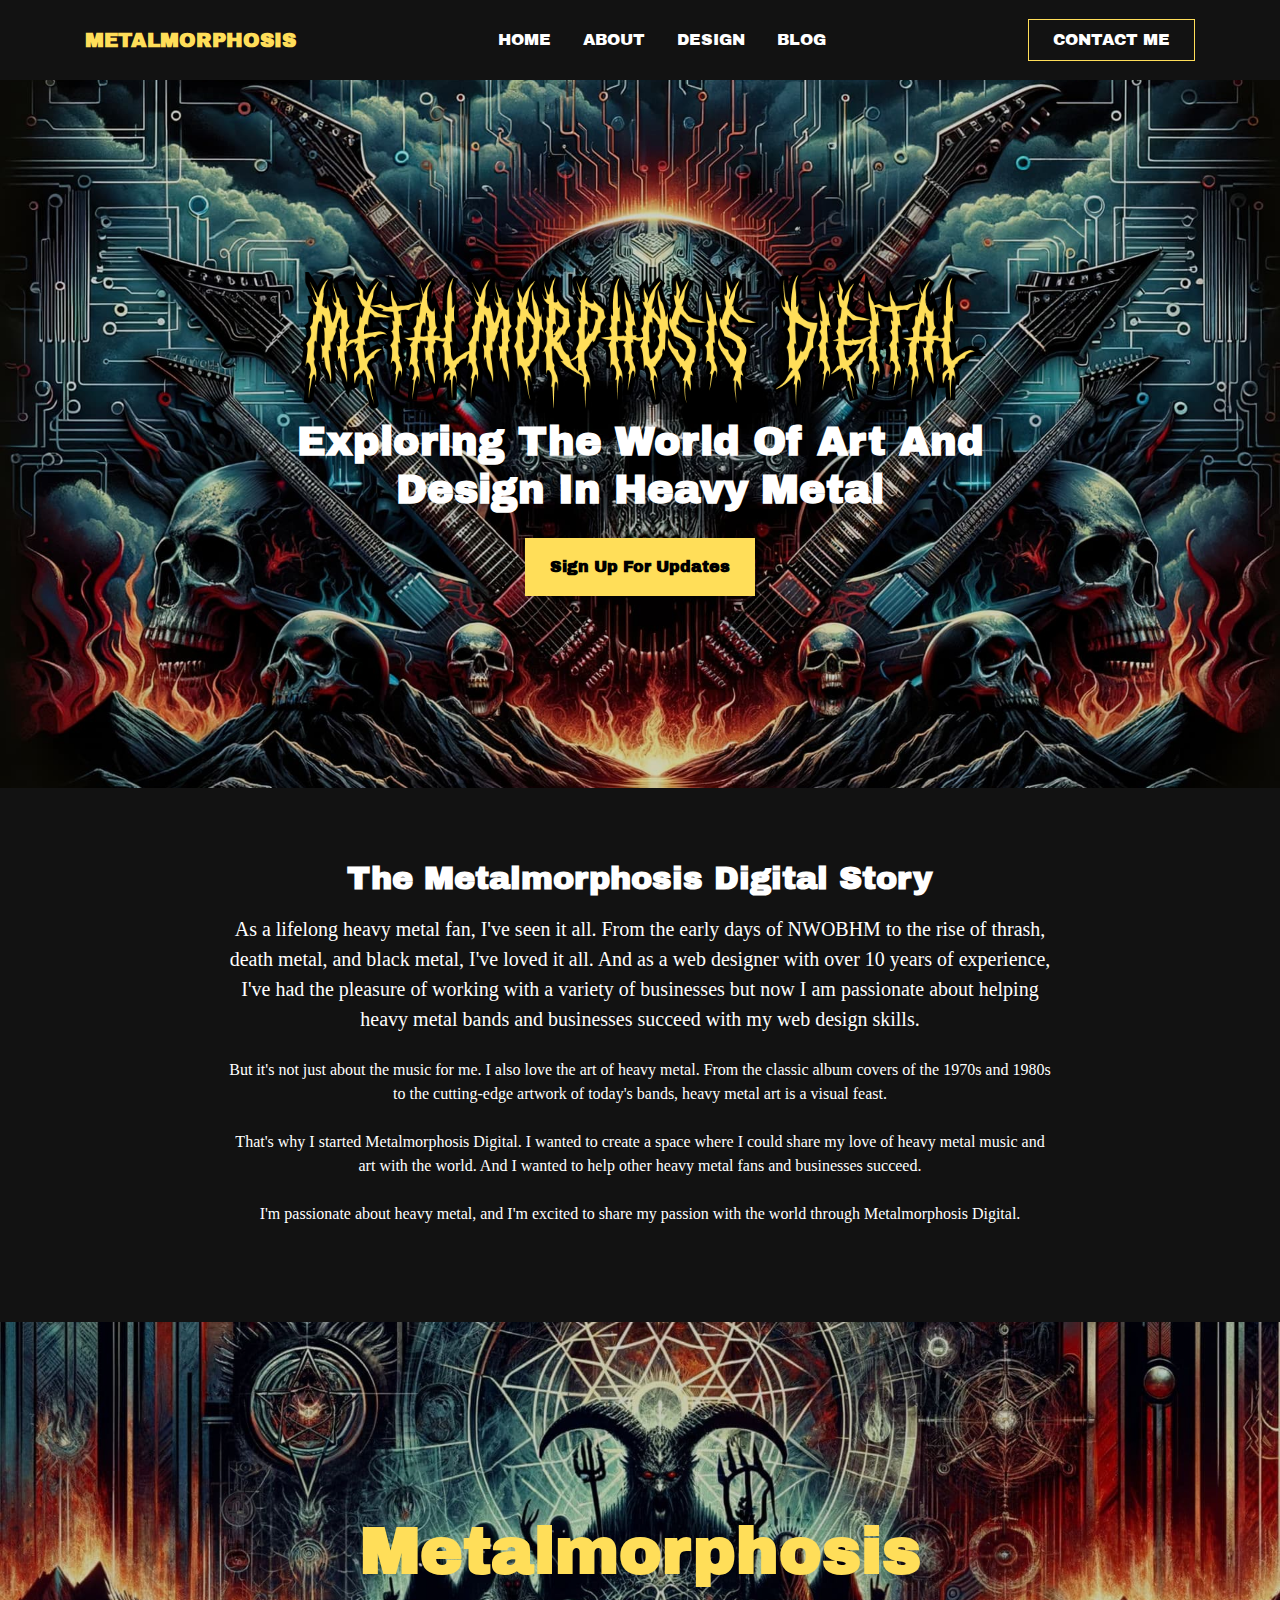
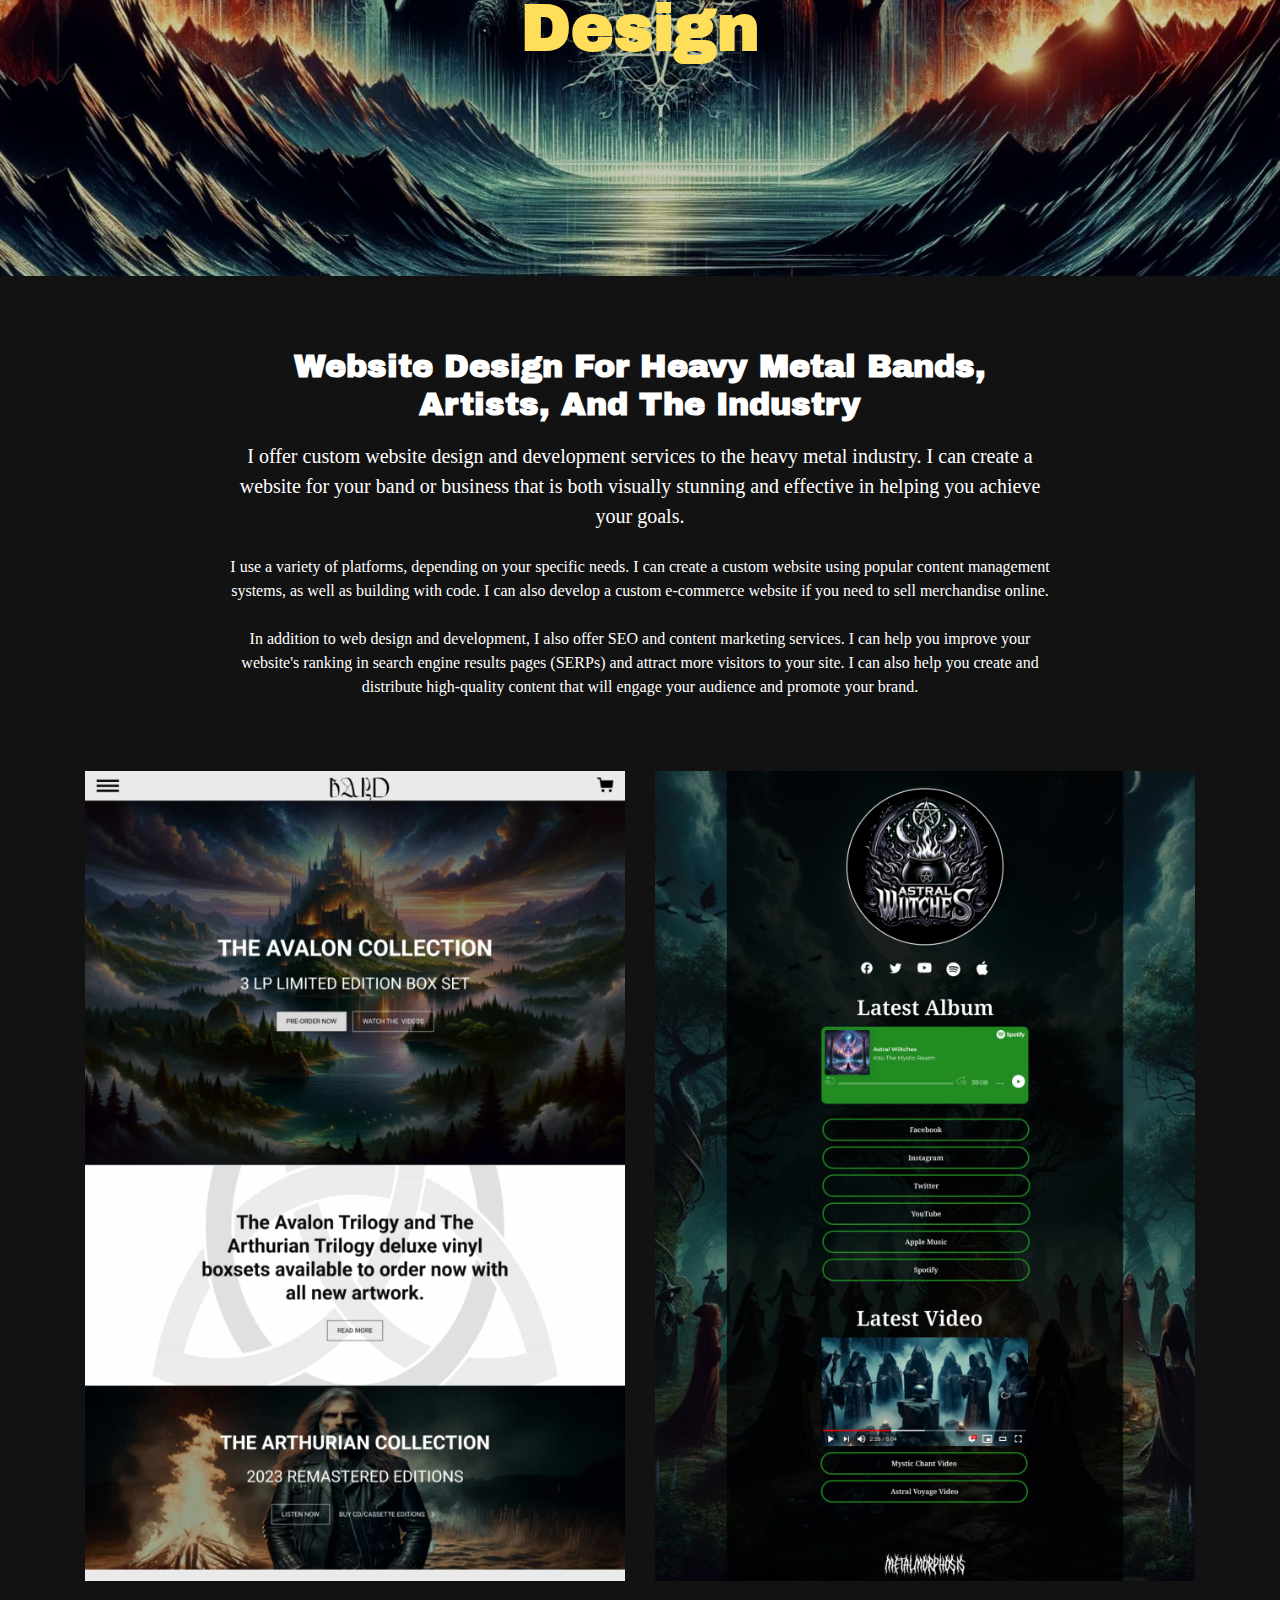
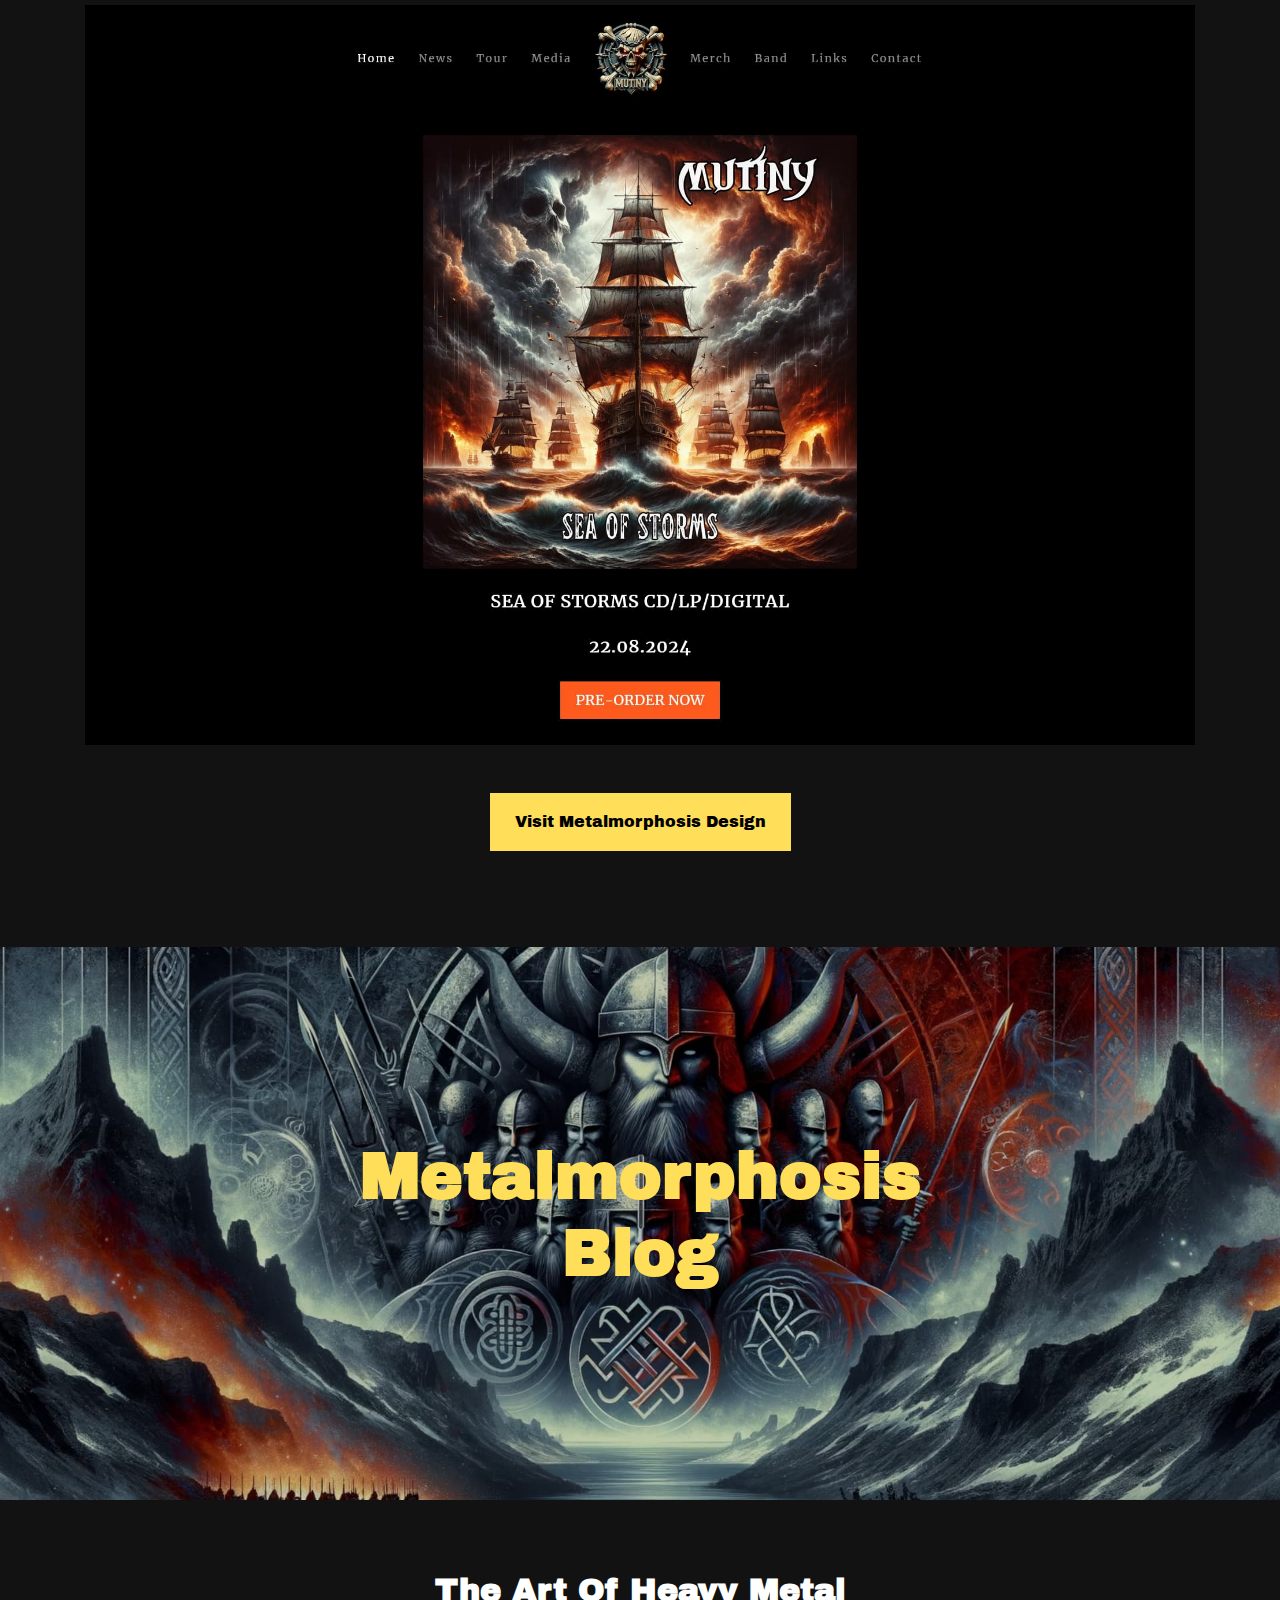
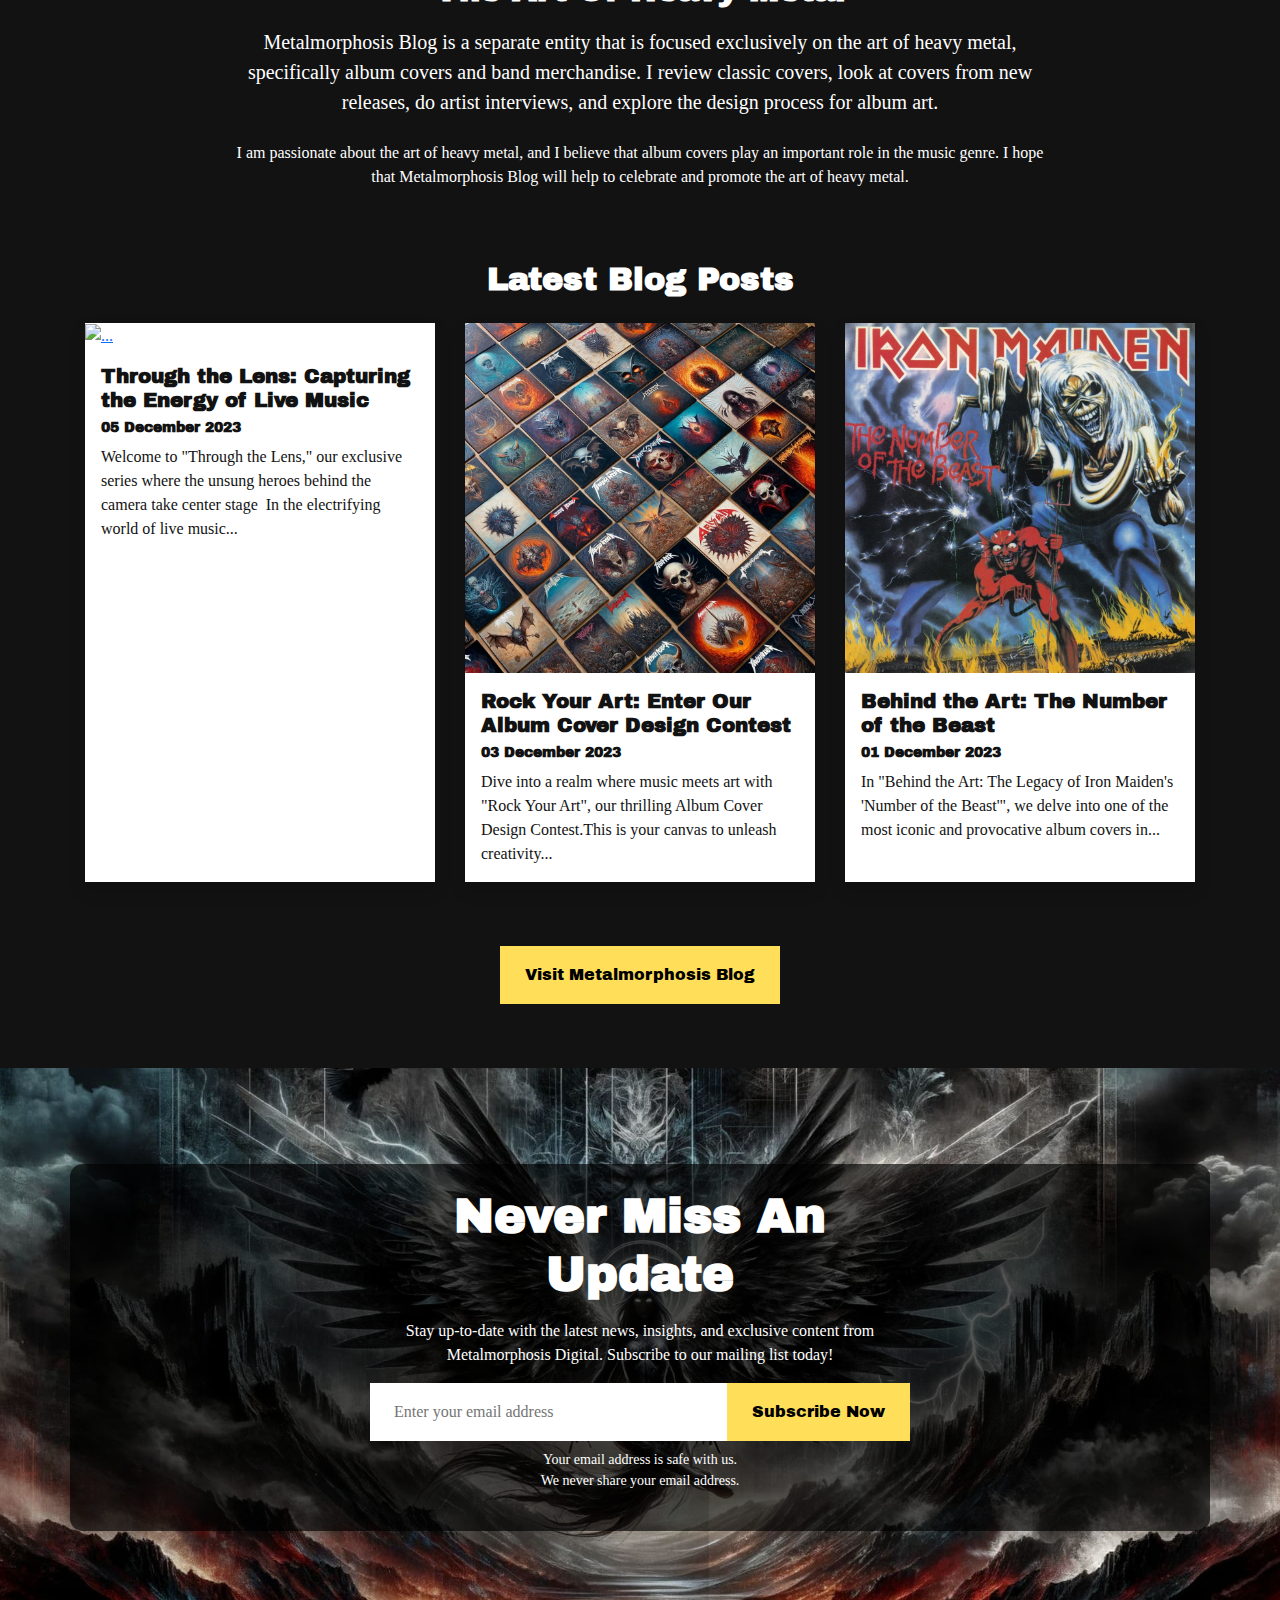
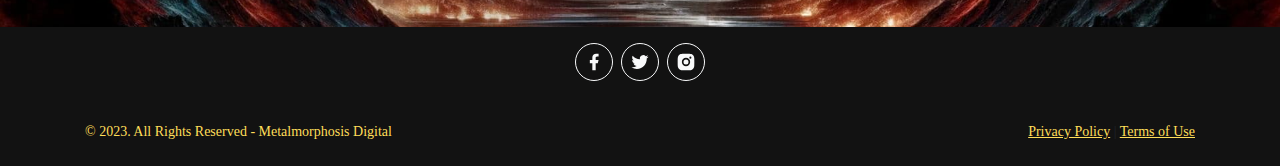
==== commit 06f4129e: "Update index.html" ====
--- a/index.html
+++ b/index.html
@@ -13,7 +13,7 @@
         <meta property="og:url" content="https://metalmorphosis.digital"/>
         <meta property="og:title" content="Exploring The World Of Art And Design In Heavy Metal"/>
         <meta property="og:description" content="Metalmorphosis Digital unleashing digital services for heavy metal. Web design (metalmorphosis.design) + Blog celebrating heavy metal art (metalmorphosis.blog)."/>
-        <meta property="og:image" content="https://metatags.io/images/meta-tags.png"/>
+        <meta property="og:image" content="https://metalmorphosis.digital/assets/met-dig-social.png"/>
         <!-- Twitter -->
         <meta property="twitter:card" content="summary_large_image"/>
         <meta property="twitter:url" content="https://metalmorphosis.digital"/>
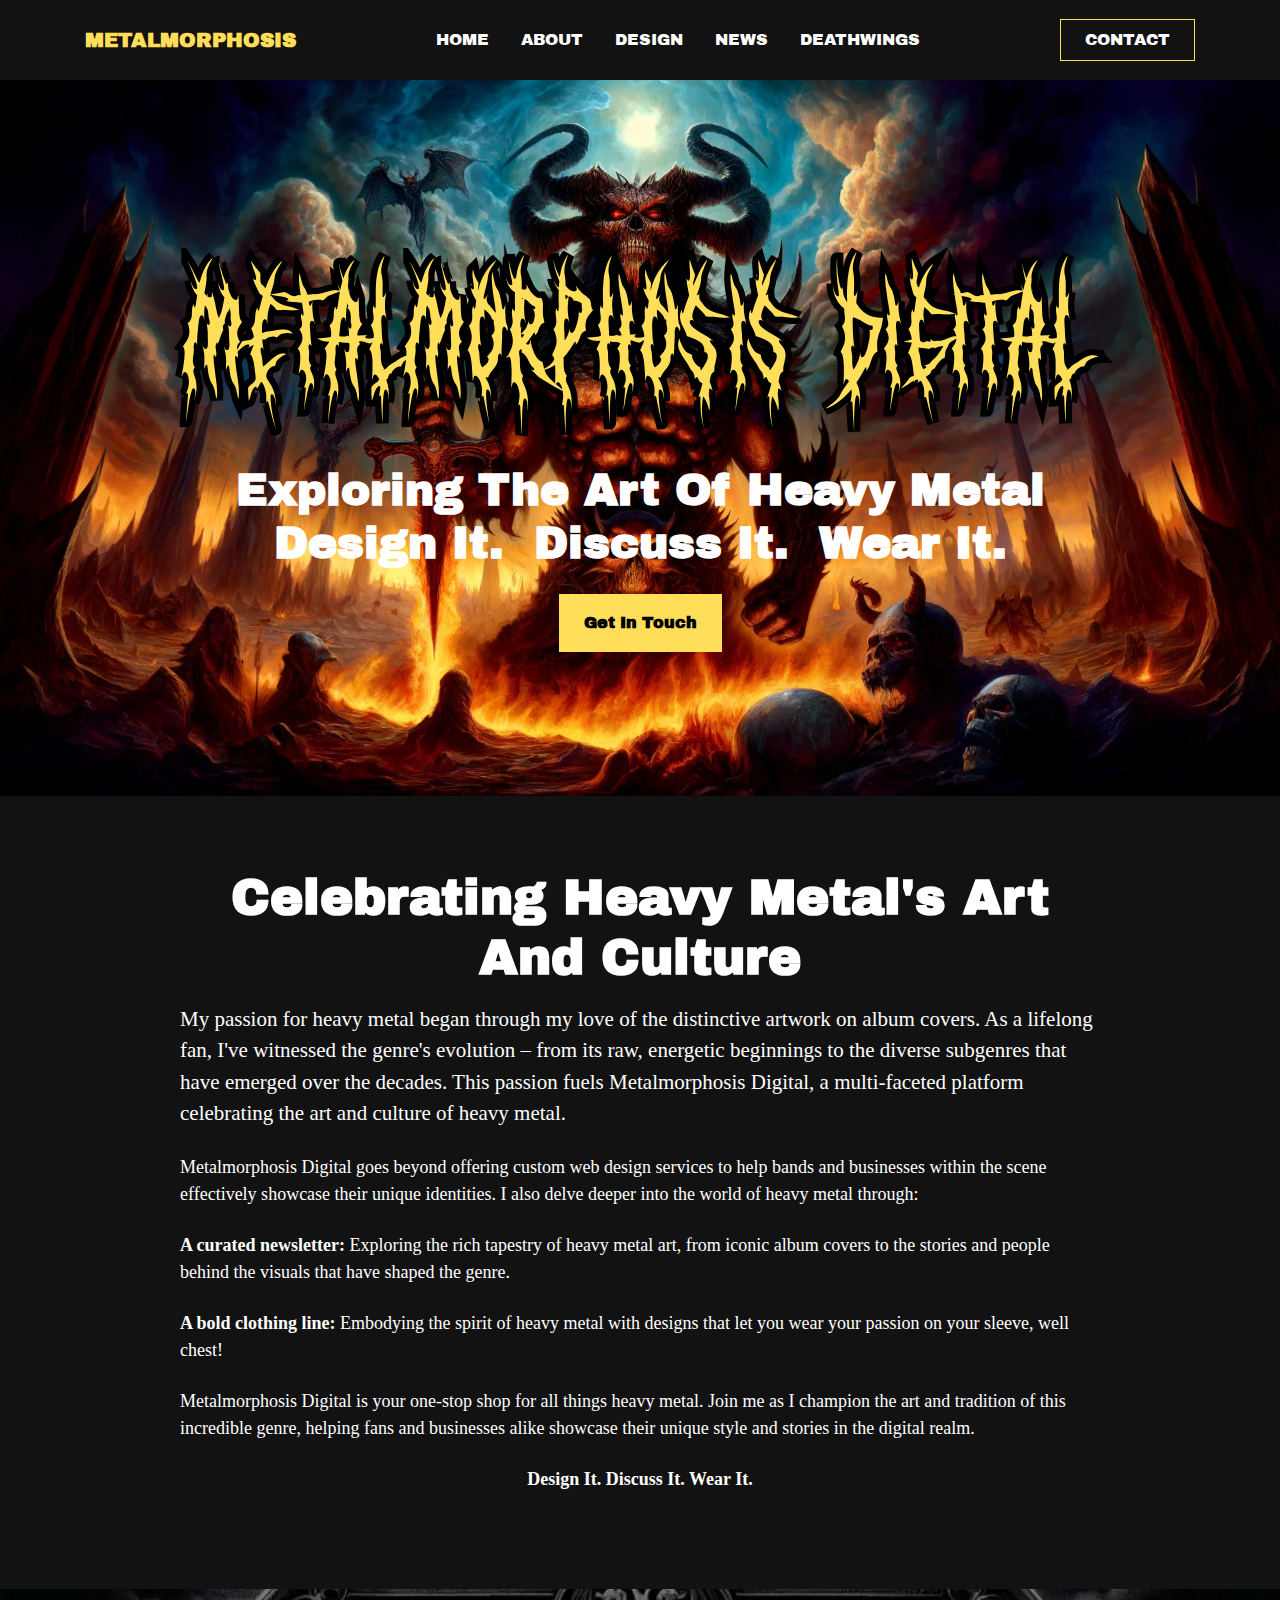
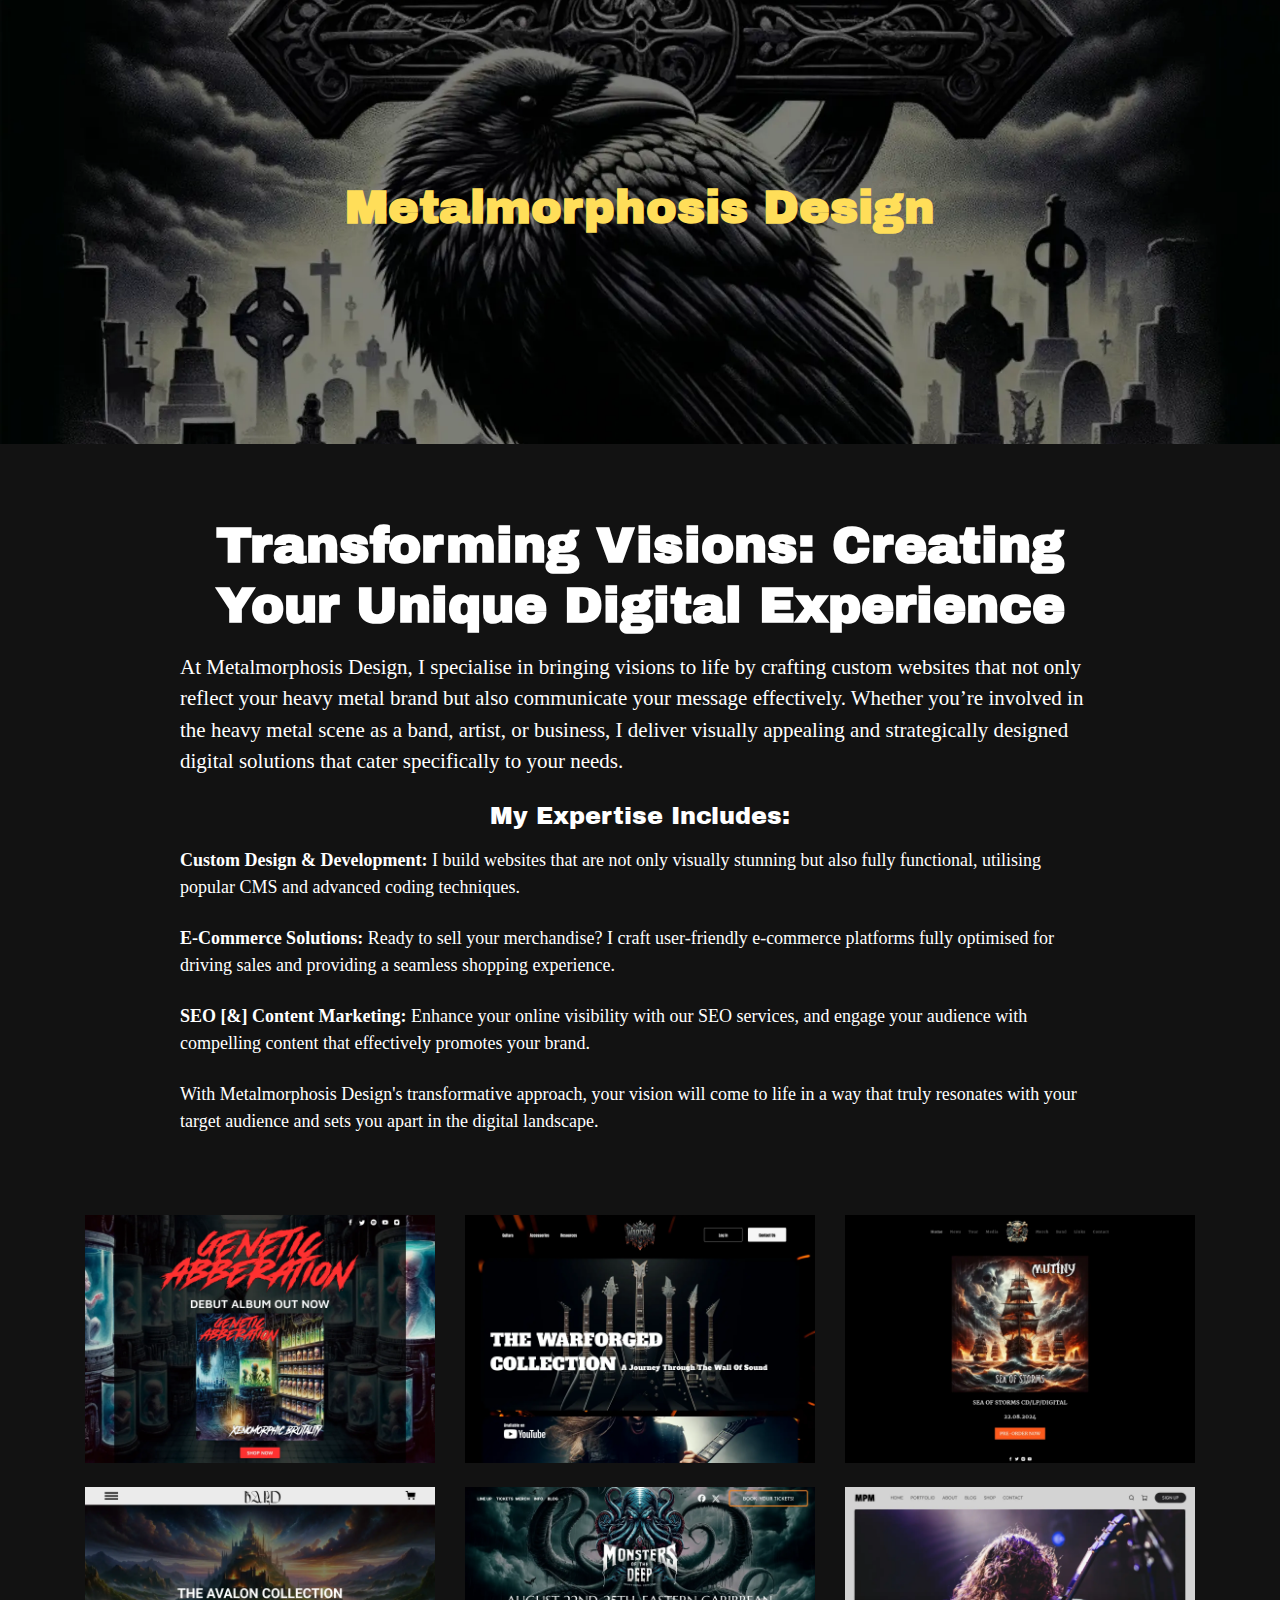
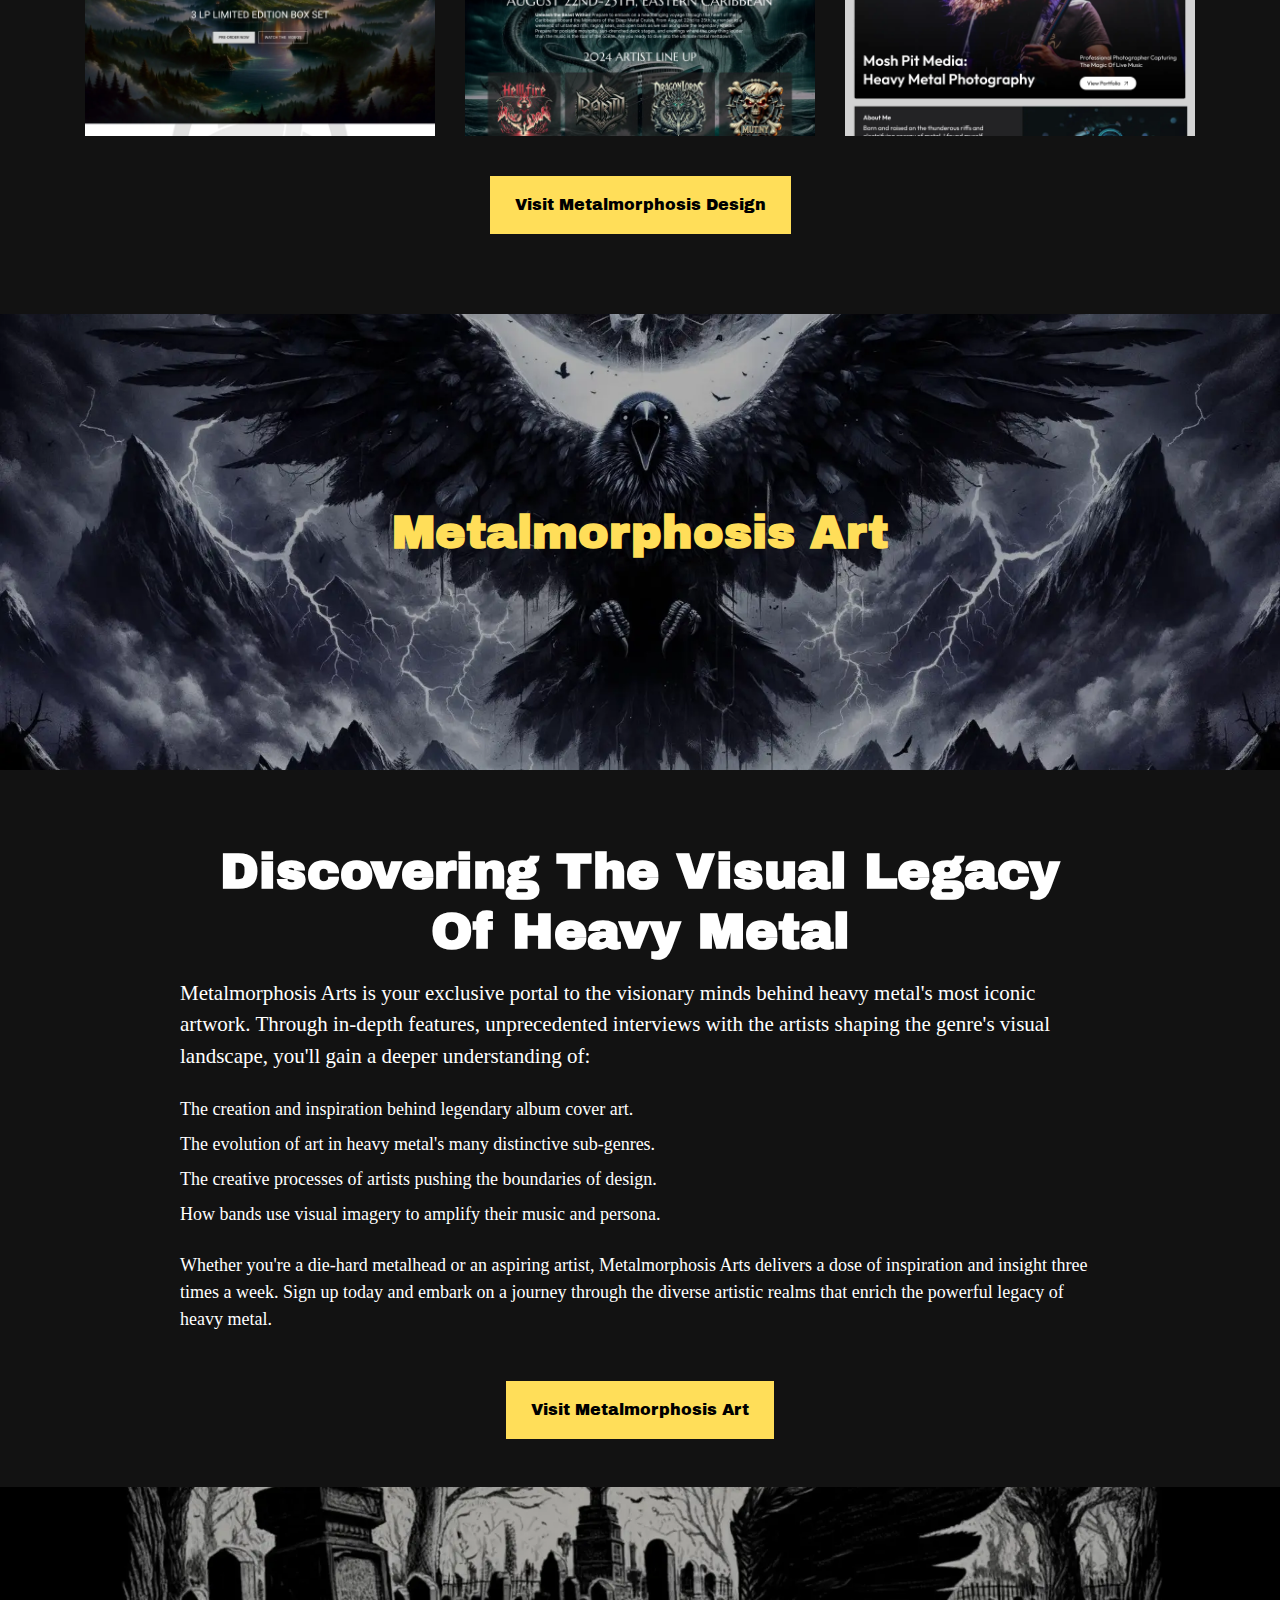
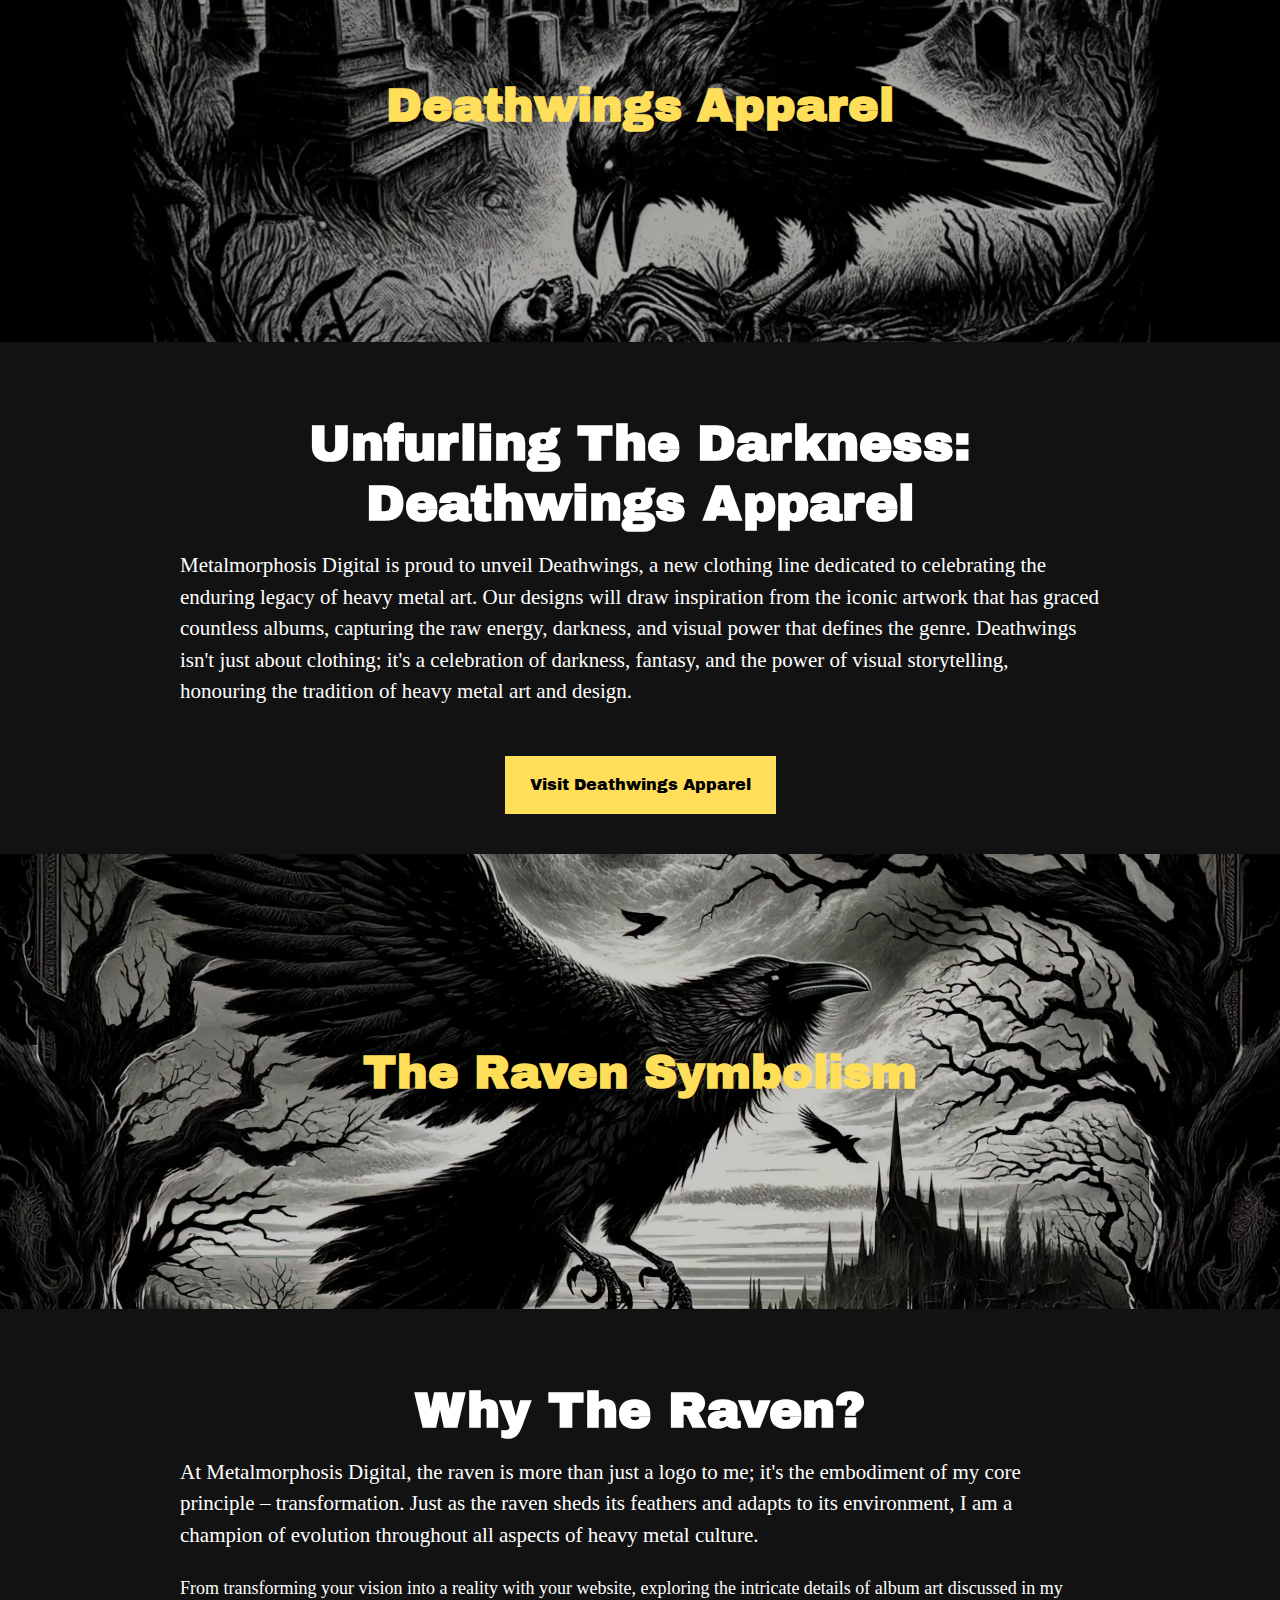
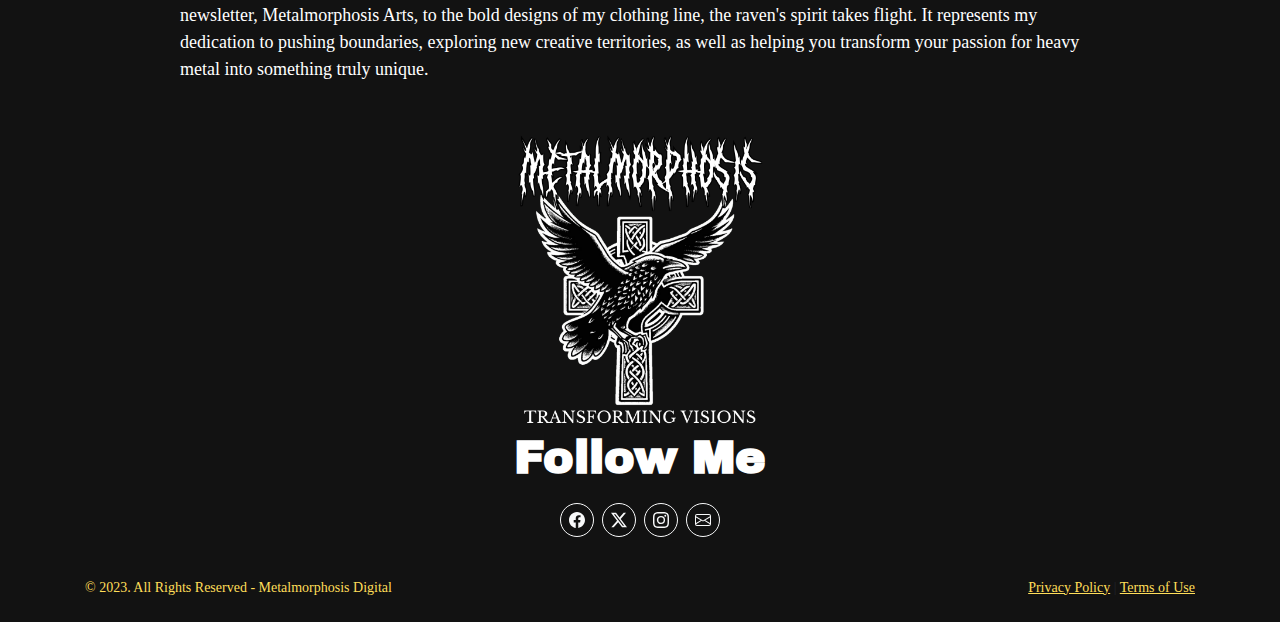
==== commit 97ad19ae: "Add files via upload" ====
--- a/index.html
+++ b/index.html
@@ -5,21 +5,21 @@
         <meta http-equiv="X-UA-Compatible" content="IE=edge">
         <meta name="viewport" content="width=device-width, initial-scale=1, shrink-to-fit=no">
         <!-- Primary Meta Tags -->
-        <title>Exploring The World Of Art And Design In Heavy Metal</title>
-        <meta name="title" content="Exploring The World Of Art And Design In Heavy Metal"/>
-        <meta name="description" content="Metalmorphosis Digital unleashing digital services for heavy metal. Web design (metalmorphosis.design) + Blog celebrating heavy metal art (metalmorphosis.blog)."/>
+        <title>Exploring The Art Of Heavy Metal-Design It. Discuss It.  Wear It.</title>
+        <meta name="title" content="Exploring The Art Of Heavy Metal-Design It. Discuss It.  Wear It."/>
+        <meta name="description" content="Metalmorphosis Digital unleashing digital services for heavy metal. Web design (metalmorphosis.design) + Blog celebrating heavy metal art (metalmorphosis.art)."/>
         <!-- Open Graph / Facebook -->
         <meta property="og:type" content="website"/>
         <meta property="og:url" content="https://metalmorphosis.digital"/>
-        <meta property="og:title" content="Exploring The World Of Art And Design In Heavy Metal"/>
-        <meta property="og:description" content="Metalmorphosis Digital unleashing digital services for heavy metal. Web design (metalmorphosis.design) + Blog celebrating heavy metal art (metalmorphosis.blog)."/>
+        <meta property="og:title" content="Exploring The Art Of Heavy Metal-Design It. Discuss It.  Wear It."/>
+        <meta property="og:description" content="Metalmorphosis Digital unleashing digital services for heavy metal. Web design (metalmorphosis.design) + Blog celebrating heavy metal art (metalmorphosis.art)."/>
         <meta property="og:image" content="https://metalmorphosis.digital/assets/met-dig-social.png"/>
         <!-- Twitter -->
         <meta property="twitter:card" content="summary_large_image"/>
         <meta property="twitter:url" content="https://metalmorphosis.digital"/>
-        <meta property="twitter:title" content="Exploring The World Of Art And Design In Heavy Metal"/>
-        <meta property="twitter:description" content="Metalmorphosis Digital unleashing digital services for heavy metal. Web design (metalmorphosis.design) + Blog celebrating heavy metal art (metalmorphosis.blog)."/>
-        <meta property="twitter:image" content="https://metatags.io/images/meta-tags.png"/>
+        <meta property="twitter:title" content="Exploring The Art Of Heavy Metal-Design It. Discuss It.  Wear It."/>
+        <meta property="twitter:description" content="Metalmorphosis Digital unleashing digital services for heavy metal. Web design (metalmorphosis.design) + Blog celebrating heavy metal art (metalmorphosis.art)."/>
+        <meta property="twitter:image" content="https://metalmorphosis.digital/assets/met-dig-social.png"/>
         <!-- Meta Tags Generated with https://metatags.io -->
         <!-- Bootstrap core CSS -->
         <link href="bootstrap_theme/bootstrap.css" rel="stylesheet" type="text/css">
@@ -45,172 +45,198 @@
                         <li class="nav-item"> <a class="nav-link px-lg-3 py-lg-4" href="#about" style="font-family: 'Archivo Black', sans-serif; color: white;">ABOUT</a> 
                         </li>                         
                         <li class="nav-item"> <a class="nav-link px-lg-3 py-lg-4" href="#design" style="font-family: 'Archivo Black', sans-serif; color: white;">DESIGN</a> 
-                        </li>                         
-                        <li class="nav-item"> <a class="nav-link px-lg-3 py-lg-4" href="#blog" style="font-family: 'Archivo Black', sans-serif; color: white;">BLOG</a> 
-                        </li>                         
+                        </li>                        
+                        <li class="nav-item"> <a class="nav-link px-lg-3 py-lg-4" href="#news" style="font-family: 'Archivo Black', sans-serif; color: white;">NEWS</a> 
+                        </li>           
+                         <li class="nav-item"> <a class="nav-link px-lg-3 py-lg-4" href="#deathwings" style="font-family: 'Archivo Black', sans-serif; color: white;">DEATHWINGS</a> 
+                        </li>                       
                     </ul>                     
-                    <div class="ms-lg-3"><a class="btn btn-outline-secondary btn-secondary-outline pb-2 pe-4 ps-4 pt-2 rounded-0" href="mailto:michael@metalmorphosis.digital" style="font-family: 'Archivo Black', sans-serif; color: white;" target="_blank">CONTACT ME</a>
+                    <div class="ms-lg-3"><a class="btn btn-outline-secondary btn-secondary-outline pb-2 pe-4 ps-4 pt-2 rounded-0" href="mailto:michael@metalmorphosis.digital" style="font-family: 'Archivo Black', sans-serif; color: white;" target="_blank">CONTACT</a>
                     </div>                     
                 </div>                 
             </div>             
         </nav>
-        <!-- ============================================-->
+        <section id="home" class="background-cover bg-dark pb-5 pt-5 text-center text-white" style="background-image:url('assets/hades.webp');">
+            <div class="container pb-5 pt-5">
+                <div class="pb-5 pt-5 row">
+                    <div class="col-lg-11 ms-auto me-auto">
+                        <img src="assets/metalmorphosis-%20digital.png" class="img-fluid pb-3 pt-4" alt="Metalmorphosis Digital Logo">
+                        <h1 class="fw-bolder mb-4 text-capitalize">Exploring the art Of heavy metal<br>Design It.&nbsp; Discuss It.&nbsp; Wear It.</h1>
+                        <a href="#contact" class="btn btn-secondary pb-3 pe-4 ps-4 pt-3 rounded-0"><strong style="font-family: 'Archivo Black', sans-serif;">Get In Touch</strong></a>
+                    </div>
+                </div>
+            </div>
+        </section>
+        <section id="about" class="bg-dark pb-5 pt-5"> 
+            <div class="container pb-4 pt-4"> 
+                <div class="align-items-center row"> 
+                    <div class="col-lg-10 ms-auto me-auto"> 
+                        <h2 class="text-center mb-3 text-capitalize text-white">Celebrating&nbsp;Heavy Metal&apos;s Art and Culture</h2>
+                        <p class="fw-light lead mb-4 text-white">My passion for heavy metal began through my love of the distinctive artwork on album covers.  As a lifelong fan, I&apos;ve witnessed the genre&apos;s evolution &ndash; from its raw, energetic beginnings to the diverse subgenres that have emerged over the decades. This passion fuels Metalmorphosis Digital, a multi-faceted platform celebrating the art and culture of heavy metal.</p> 
+                        <p class="fw-light mb-4 text-white">Metalmorphosis Digital goes beyond offering custom web design services to help bands and businesses within the scene effectively showcase their unique identities. I also delve deeper into the world of heavy metal through:</p>
+                        <ul class="list-unstyled">
+                            <li class="mb-4 text-white"><strong>A curated newsletter:</strong> Exploring the rich tapestry of heavy metal art, from iconic album covers to the stories and people behind the visuals that have shaped the genre.
+                            </li>
+                            <li class="mb-4 text-white"><strong>A bold clothing line:</strong> Embodying the spirit of heavy metal with designs that let you wear your passion on your sleeve, well chest!
+                            </li>
+                        </ul>
+                        <p class="fw-light mb-4 text-white">Metalmorphosis Digital is your one-stop shop for all things heavy metal.  Join me as I champion the art and tradition of this incredible genre, helping fans and businesses alike showcase their unique style and stories in the digital realm.</p>
+                        <p class="text-center mb-4 text-white"><strong>Design It. Discuss It. Wear It.</strong></p> 
+                    </div>                     
+                </div>                 
+            </div>             
+        </section>
+        <section class="background-center-top background-cover bg-dark pb-5 pt-5 text-center text-white" style="background-image:url('assets/metalmorphosis-bg.webp');">
+            <div class="container pb-5 pt-5"> 
+                <div class="pb-5 pt-5 row">
+                    <div class="col-lg-9 col-xl-8 ms-auto me-auto pb-5 pt-5">
+                        <h3 class="fw-bold mb-3 text-secondary">Metalmorphosis Design</h3>
+                    </div>
+                </div>
+            </div>
+        </section>
+        <section id="design" class="bg-dark pb-5 pt-5"> 
+            <div class="container pb-4 pt-4"> 
+                <div class="align-items-center row pb-4"> 
+                    <div class="col-lg-10 ms-auto me-auto"> 
+                        <h2 class="mb-3 text-center text-capitalize text-white">Transforming Visions: Creating Your Unique Digital Experience</h2>
+                        <p class="fw-light lead mb-4 text-white">At Metalmorphosis Design, I specialise in bringing visions to life by crafting custom websites that not only reflect your heavy metal brand but also communicate your message effectively. Whether you&rsquo;re involved in the heavy metal scene as a band, artist, or business, I deliver visually appealing and strategically designed digital solutions that cater specifically to your needs.</p>
+                        <h3 class="h4 mb-3 text-capitalize text-center text-white">My Expertise Includes:</h3>
+                        <ul class="list-unstyled mb-3 text-white">
+                            <li class="mb-4"><strong>Custom Design &amp; Development:</strong> I build websites that are not only visually stunning but also fully functional, utilising popular CMS and advanced coding techniques.
+                            </li>
+                            <li class="mb-4">
+                                <strong>E-Commerce Solutions:</strong>&nbsp;Ready to sell your merchandise? I craft user-friendly e-commerce platforms fully optimised for driving sales and providing a seamless shopping experience.
+                            </li>
+                            <li class="mb-4">
+                                <strong>SEO [&] Content Marketing:</strong> Enhance your online visibility with our SEO services, and engage your audience with compelling content that effectively promotes your brand.
+                            </li>
+                        </ul>
+                        <p class="fw-light mb-4 text-white">With Metalmorphosis Design&apos;s transformative approach, your vision will come to life in a way that truly resonates with your target audience and sets you apart in the digital landscape.</p> 
+                    </div>                     
+                </div>                 
+                <div class="row mt-4">
+                    <div class="col-sm-6 col-lg-4 mb-3 mt-2">
+                        <img src="assets/genetic-abberation-home-page.webp" class="img-fluid" alt="Hunter Motors homepage"> 
+                    </div>
+                    <div class="col-sm-6 col-lg-4 mb-3 mt-2">
+                        <img src="assets/warcry-guitars-home.webp" class="img-fluid" alt="Hunter Motors homepage"> 
+                    </div>
+                    <div class="col-sm-6 col-lg-4 mb-3 mt-2">
+                        <img src="assets/mutiny-home.webp" class="img-fluid" alt="Hunter motors homepage">
+                    </div>
+                    <div class="col-sm-6 col-lg-4 mb-3 mt-2">
+                        <img src="assets/bard-hero.webp" class="img-fluid" alt="Hunter Motors homepage"> 
+                    </div>
+                    <div class="col-sm-6 col-lg-4 mb-3 mt-2">
+                        <img src="assets/monsters-of-the-deep-home.webp" class="img-fluid" alt="Hunter Motors homepage"> 
+                    </div>
+                    <div class="col-sm-6 col-lg-4 mb-3 mt-2">
+                        <img src="assets/mpm-home.webp" class="img-fluid" alt="Hunter motors homepage">
+                    </div>
+                    <p class="text-center mb-2 mt-4"> <a href="https://metalmorphosis.design" class="btn btn-secondary pb-3 pe-4 ps-4 pt-3 rounded-0" style="font-family: 'Archivo Black', sans-serif;" target="_blank">Visit Metalmorphosis Design</a></p>
+                </div>
+            </div>             
+        </section>
+        <section class="background-cover bg-dark pb-5 pt-5 text-center text-white" style="background-image:url('assets/metalmorphosis-art-bg.webp');">
+            <div class="container pb-5 pt-5">
+                <div class="pb-5 pt-5 row">
+                    <div class="col-lg-9 col-xl-8 ms-auto me-auto pb-5 pt-5">
+                        <h3 class="fw-bold mb-3 text-secondary text-capitalize">Metalmorphosis Art</h3>
+                    </div>
+                </div>
+            </div>
+        </section>
+        <section id="news" class="bg-dark pb-3 pt-5"> 
+            <div class="container pb-4 pt-4"> 
+                <div class="align-items-center row"> 
+                    <div class="col-lg-10 ms-auto me-auto"> 
+                        <h2 class="mb-3 text-center text-capitalize text-white">Discovering the Visual Legacy Of Heavy Metal</h2>
+                        <p class="fw-light lead mb-4 text-white">Metalmorphosis Arts  is your exclusive portal to the visionary minds behind heavy metal&apos;s most iconic artwork.  Through in-depth features, unprecedented interviews with the artists shaping the genre&apos;s visual landscape, you&apos;ll gain a deeper understanding of:</p>
+                        <ul class="list-unstyled mb-4 text-white">
+                            <li class="mb-2">The creation and inspiration behind legendary album cover art.</li>
+                            <li class="mb-2">The evolution of art in heavy metal&apos;s many distinctive sub-genres.</li>
+                            <li class="mb-2">The creative processes of artists pushing the boundaries of design.</li>
+                            <li class="mb-2">How bands use visual imagery to amplify their music and persona.
+</li>
+                        </ul>
+                        <p class="fw-light mb-4 text-white">Whether you&apos;re a die-hard metalhead or an aspiring artist, Metalmorphosis Arts delivers a dose of inspiration and insight three times a week. Sign up today and embark on a journey through the diverse artistic realms that enrich the powerful legacy of heavy metal.</p> 
+                    </div>                     
+                    <p class="text-center mb-2 mt-4"> <a href="https://metalmorphosisart.com" class="btn btn-secondary pb-3 pe-4 ps-4 pt-3 rounded-0" style="font-family: 'Archivo Black', sans-serif;" target="_blank">Visit Metalmorphosis Art</a></p> 
+                </div>                 
+            </div>             
+        </section>
+        <section class="background-cover bg-dark pb-5 pt-5 text-center text-white" style="background-image:url('assets/deathwings-bg.webp');">
+            <div class="container pb-5 pt-5">
+                <div class="pb-5 pt-5 row">
+                    <div class="col-lg-9 col-xl-8 ms-auto me-auto pb-5 pt-5">
+                        <h3 class="fw-bold mb-3 text-secondary">Deathwings Apparel</h3>
+                    </div>
+                </div>
+            </div>
+        </section>
+        <section id="deathwings" class="bg-dark pb-4 pt-5"> 
+            <div class="container pb-2 pt-4"> 
+                <div class="align-items-center row"> 
+                    <div class="col-lg-10 ms-auto me-auto"> 
+                        <h2 class="text-center mb-3 text-white">Unfurling The Darkness: Deathwings Apparel</h2>
+                        <p class="fw-light lead mb-4 text-white">Metalmorphosis Digital is proud to unveil Deathwings, a new clothing line dedicated to celebrating the enduring legacy of heavy metal art. Our designs will draw inspiration from the iconic artwork that has graced countless albums, capturing the raw energy, darkness, and visual power that defines the genre.  Deathwings isn&apos;t just about clothing; it&apos;s a celebration of darkness, fantasy, and the power of visual storytelling, honouring the tradition of heavy metal art and design.</p> 
+                    </div>                     
+                    <p class="text-center mb-2 mt-4"> <a href="https:/deathwingsapparel.com" class="btn btn-secondary pb-3 pe-4 ps-4 pt-3 rounded-0" style="font-family: 'Archivo Black', sans-serif;" target="_blank">Visit Deathwings Apparel</a></p> 
+                </div>                 
+            </div>             
+        </section>
+        <section class="background-cover bg-dark pb-5 pt-5 text-center text-white" style="background-image:url('assets/black-metal.webp');">
+            <div class="container pb-5 pt-5">
+                <div class="pb-5 pt-5 row">
+                    <div class="col-lg-9 col-xl-8 ms-auto me-auto pb-5 pt-5">
+                        <h3 class="fw-bold mb-3 text-secondary">The Raven Symbolism</h3>
+                    </div>
+                </div>
+            </div>
+        </section>
+        <section class="bg-dark pb-2 pt-5"> 
+            <div class="container pb-2 pt-4"> 
+                <div class="align-items-center row"> 
+                    <div class="col-lg-10 ms-auto me-auto"> 
+                        <h2 class="text-center mb-3 text-white">Why The Raven?</h2>
+                        <p class="fw-light lead mb-4 text-white">At Metalmorphosis Digital, the raven is more than just a logo to me; it&apos;s the embodiment of my core principle &ndash; transformation.  Just as the raven sheds its feathers and adapts to its environment, I am a champion of evolution throughout all aspects of heavy metal culture.</p>
+                        <p class="fw-light mb-4 text-white">From transforming your vision into a reality with your website, exploring the intricate details of album art discussed in my newsletter, Metalmorphosis Arts, to the bold designs of my clothing line, the raven&apos;s spirit takes flight. It represents my dedication to pushing boundaries, exploring new creative territories, as well as helping you transform your passion for heavy metal into something truly unique.</p> 
+                    </div>                     
+                </div>                 
+            </div>             
+        </section>
+        <section id="contact" class="bg-dark pb-3 pt-2">
+            <div class="container text-center">
+                <img src="assets/metalmorphosis-design-logo.png" class="img-fluid" width="300">
+                <h3 class="mb-3 text-white">Follow Me</h3>
+                <div class="d-inline-flex flex-wrap"> <a href="https://www.facebook.com/metalmorphosisdigital" aria-label="facebook" class="btn btn-outline-light btn-sm lh-1 mx-1 p-2 rounded-circle" target="_blank"> <svg xmlns="http://www.w3.org/2000/svg" width="16" height="16" fill="currentColor" class="bi bi-facebook" viewBox="0 0 16 16">
+                            <path d="M16 8.049c0-4.446-3.582-8.05-8-8.05C3.58 0-.002 3.603-.002 8.05c0 4.017 2.926 7.347 6.75 7.951v-5.625h-2.03V8.05H6.75V6.275c0-2.017 1.195-3.131 3.022-3.131.876 0 1.791.157 1.791.157v1.98h-1.009c-.993 0-1.303.621-1.303 1.258v1.51h2.218l-.354 2.326H9.25V16c3.824-.604 6.75-3.934 6.75-7.951"/>
+                        </svg> </a> <a href="https://twitter.com/metalmorphdgtl" aria-label="twitter" class="btn btn-outline-light btn-sm lh-1 mx-1 p-2 rounded-circle" target="_blank"><svg xmlns="http://www.w3.org/2000/svg" width="16" height="16" fill="currentColor" class="bi bi-twitter-x" viewBox="0 0 16 16">
+                            <path d="M12.6.75h2.454l-5.36 6.142L16 15.25h-4.937l-3.867-5.07-4.425 5.07H.316l5.733-6.57L0 .75h5.063l3.495 4.633L12.601.75Zm-.86 13.028h1.36L4.323 2.145H2.865z"/>
+                        </svg> </a> <a href="https://www.instagram.com/metalmorphosisdigital/" aria-label="instagram" class="btn btn-outline-light btn-sm lh-1 mx-1 p-2 rounded-circle" target="_blank"> <svg xmlns="http://www.w3.org/2000/svg" width="16" height="16" fill="currentColor" class="bi bi-instagram" viewBox="0 0 16 16">
+                            <path d="M8 0C5.829 0 5.556.01 4.703.048 3.85.088 3.269.222 2.76.42a3.9 3.9 0 0 0-1.417.923A3.9 3.9 0 0 0 .42 2.76C.222 3.268.087 3.85.048 4.7.01 5.555 0 5.827 0 8.001c0 2.172.01 2.444.048 3.297.04.852.174 1.433.372 1.942.205.526.478.972.923 1.417.444.445.89.719 1.416.923.51.198 1.09.333 1.942.372C5.555 15.99 5.827 16 8 16s2.444-.01 3.298-.048c.851-.04 1.434-.174 1.943-.372a3.9 3.9 0 0 0 1.416-.923c.445-.445.718-.891.923-1.417.197-.509.332-1.09.372-1.942C15.99 10.445 16 10.173 16 8s-.01-2.445-.048-3.299c-.04-.851-.175-1.433-.372-1.941a3.9 3.9 0 0 0-.923-1.417A3.9 3.9 0 0 0 13.24.42c-.51-.198-1.092-.333-1.943-.372C10.443.01 10.172 0 7.998 0zm-.717 1.442h.718c2.136 0 2.389.007 3.232.046.78.035 1.204.166 1.486.275.373.145.64.319.92.599s.453.546.598.92c.11.281.24.705.275 1.485.039.843.047 1.096.047 3.231s-.008 2.389-.047 3.232c-.035.78-.166 1.203-.275 1.485a2.5 2.5 0 0 1-.599.919c-.28.28-.546.453-.92.598-.28.11-.704.24-1.485.276-.843.038-1.096.047-3.232.047s-2.39-.009-3.233-.047c-.78-.036-1.203-.166-1.485-.276a2.5 2.5 0 0 1-.92-.598 2.5 2.5 0 0 1-.6-.92c-.109-.281-.24-.705-.275-1.485-.038-.843-.046-1.096-.046-3.233s.008-2.388.046-3.231c.036-.78.166-1.204.276-1.486.145-.373.319-.64.599-.92s.546-.453.92-.598c.282-.11.705-.24 1.485-.276.738-.034 1.024-.044 2.515-.045zm4.988 1.328a.96.96 0 1 0 0 1.92.96.96 0 0 0 0-1.92m-4.27 1.122a4.109 4.109 0 1 0 0 8.217 4.109 4.109 0 0 0 0-8.217m0 1.441a2.667 2.667 0 1 1 0 5.334 2.667 2.667 0 0 1 0-5.334"/>
+                        </svg></a><a href="mailto:michael@metalmorphosis.digital" aria-label="envelope" class="btn btn-outline-light btn-sm lh-1 mx-1 p-2 rounded-circle" target="_blank"> <svg xmlns="http://www.w3.org/2000/svg" width="16" height="16" fill="currentColor" class="bi bi-envelope" viewBox="0 0 16 16">
+                            <path d="M0 4a2 2 0 0 1 2-2h12a2 2 0 0 1 2 2v8a2 2 0 0 1-2 2H2a2 2 0 0 1-2-2zm2-1a1 1 0 0 0-1 1v.217l7 4.2 7-4.2V4a1 1 0 0 0-1-1zm13 2.383-4.708 2.825L15 11.105zm-.034 6.876-5.64-3.471L8 9.583l-1.326-.795-5.64 3.47A1 1 0 0 0 2 13h12a1 1 0 0 0 .966-.741M1 11.105l4.708-2.897L1 5.383z"/>
+                        </svg></a> 
+                </div>
+            </div>
+        </section>
+        <footer class="bg-dark pb-3 pt-3">
+            <div class="container">
+                <div class="align-items-center row">
+                    <div class="col-md pb-2 pt-2 text-center text-md-start">
+                        <p class="mb-0 text-secondary small">&copy; 2023. All Rights Reserved - Metalmorphosis Digital</p>
+                    </div>
+                    <div class="col-md-auto pb-2 pt-2 text-center text-md-start small"><a href="privacy.html" class="text-secondary" target="_blank">Privacy Policy</a> | <a href="terms.html" class="text-secondary" target="_blank">Terms of Use</a>
+                    </div>
+                </div>
+            </div>
+        </footer>
         <!-- Bootstrap core JavaScript
     ================================================== -->
         <!-- Placed at the end of the document so the pages load faster -->
-        <section id="home" class="background-cover bg-dark pb-5 pt-5 text-center text-white" style="background-image:url('assets/bg.jpg');">
-            <div class="container pb-5 pt-5">
-                <div class="pb-5 pt-5 row">
-                    <div class="col-lg-9 col-xl-8 ms-auto me-auto pb-5 pt-5">
-                        <img src="assets/metalmorphosis-%20digital.png" class="img-fluid" alt="Metalmorphosis Digital Logo">
-                        <h1 class="fw-bolder mb-4 text-capitalize" style="font-size: 40px; font-weight: 700;">Exploring The World Of art and design in heavy metal</h1>
-                        <a href="#newsletter" class="btn btn-secondary pb-3 pe-4 ps-4 pt-3 rounded-0"><strong style="font-family: 'Archivo Black', sans-serif;">Sign Up For Updates</strong></a>
-                    </div>
-                </div>
-            </div>
-        </section>
-        <section id="about" class="bg-dark pb-5 pt-5 text-center"> 
-            <div class="container pb-4 pt-4"> 
-                <div class="align-items-center row"> 
-                    <div class="col-lg-9 ms-auto me-auto"> 
-                        <h3 class="fw-bold h2 mb-3 text-white" style="font-size: 32px;">The Metalmorphosis Digital Story</h3>
-                        <p class="fw-light lead mb-4 text-white">As a lifelong heavy metal fan, I&apos;ve seen it all. From the early days of NWOBHM to the rise of thrash, death metal, and black metal, I&apos;ve loved it all. And as a web designer with over 10 years of experience, I&apos;ve had the pleasure of working with a variety of businesses but now I am passionate about helping heavy metal bands and businesses succeed with my web design skills.</p> 
-                        <p class="fw-light mb-4 text-white">But it's not just about the music for me. I also love the art of heavy metal. From the classic album covers of the 1970s and 1980s to the cutting-edge artwork of today's bands, heavy metal art is a visual feast.</p> 
-                        <p class="fw-light mb-4 text-white">That's why I started Metalmorphosis Digital. I wanted to create a space where I could share my love of heavy metal music and art with the world. And I wanted to help other heavy metal fans and businesses succeed.</p> 
-                        <p class="fw-light mb-4 text-white">I'm passionate about heavy metal, and I'm excited to share my passion with the world through Metalmorphosis Digital.</p> 
-                    </div>                     
-                </div>                 
-            </div>             
-        </section>
-        <section class="background-cover bg-dark pb-5 pt-5 text-center text-white" style="background-image:url('assets/bg8.jpg');">
-            <div class="container pb-5 pt-5">
-                <div class="pb-5 pt-5 row">
-                    <div class="col-lg-9 col-xl-8 ms-auto me-auto pb-5 pt-5">
-                        <h2 class="display-3 fw-bold mb-3 text-secondary">Metalmorphosis Design</h2>
-                    </div>
-                </div>
-            </div>
-        </section>
-        <section id="design" class="bg-dark pb-5 pt-5 text-center"> 
-            <div class="container pb-4 pt-4"> 
-                <div class="align-items-center row pb-4"> 
-                    <div class="col-lg-9 ms-auto me-auto"> 
-                        <h3 class="fw-bold h2 mb-3 text-capitalize text-white" style="font-size: 32px;">Website Design for Heavy Metal Bands, Artists, and the Industry</h3>
-                        <p class="fw-light lead mb-4 text-white">I offer custom website design and development services to the heavy metal industry. I can create a website for your band or business that is both visually stunning and effective in helping you achieve your goals.</p>
-                        <p class="fw-light mb-4 text-white">I use a variety of platforms, depending on your specific needs. I can create a custom website using popular content management systems, as well as building with code. I can also develop a custom e-commerce website if you need to sell merchandise online.</p>
-                        <p class="fw-light mb-4 text-white">In addition to web design and development, I also offer SEO and content marketing services. I can help you improve your website's ranking in search engine results pages (SERPs) and attract more visitors to your site. I can also help you create and distribute high-quality content that will engage your audience and promote your brand.</p> 
-                    </div>                     
-                </div>                 
-                <div class="row mt-4">
-                    <div class="col-6 mb-4">
-                        <img src="assets/b.jpg" class="img-fluid" alt="Bard landing page by Metalmorphosis Design">
-                    </div>
-                    <div class="col-6 mb-4">
-                        <img src="assets/a.jpg" class="img-fluid" "" alt="Astral Wiitches Link In Bio style page by Metalmorphosis Design">
-                    </div>
-                    <div class="col-12 mb-4">
-                        <img src="assets/mutiny-homepage.jpg" class="img-fluid pb-5" alt="Mutiny landing page featuring Sea Of Storms album cover by Metalmorphosis Design"><a href="https://metalmorphosis.design" class="btn btn-secondary pb-3 pe-4 ps-4 pt-3 rounded-0" style="font-family: 'Archivo Black', sans-serif;" target="_blank">Visit Metalmorphosis Design</a>
-                    </div>
-                </div>                 
-            </div>             
-        </section>
-        <section class="background-cover bg-dark pb-5 pt-5 text-center text-white" style="background-image:url('assets/bg10.jpg');">
-            <div class="container pb-5 pt-5">
-                <div class="pb-5 pt-5 row">
-                    <div class="col-lg-9 col-xl-8 ms-auto me-auto pb-5 pt-5">
-                        <h2 class="display-3 fw-bold mb-3 text-secondary">Metalmorphosis Blog</h2>
-                    </div>
-                </div>
-            </div>
-        </section>
-        <section id="blog" class="bg-dark pb-3 pt-5 text-center"> 
-            <div class="container pb-4 pt-4"> 
-                <div class="align-items-center row"> 
-                    <div class="col-lg-9 ms-auto me-auto"> 
-                        <h3 class="fw-bold h2 mb-3 text-white" style="font-size: 32px;">The Art Of Heavy Metal</h3>
-                        <p class="fw-light lead mb-4 text-white">                                Metalmorphosis Blog is a separate entity that is focused exclusively on the art of heavy metal, specifically album covers and band merchandise. I review classic covers, look at covers from new releases, do artist interviews, and explore the design process for album art.</p>
-                        <p class="fw-light mb-4 text-white"> I am passionate about the art of heavy metal, and I believe that album covers play an important role in the music genre. I hope that Metalmorphosis Blog will help to celebrate and promote the art of heavy metal.  </p> 
-                    </div>                     
-                </div>                 
-            </div>             
-        </section>
-        <section class="bg-dark pb-5 pt-2 text-secondary">
-            <div class="container"> 
-                <div class="justify-content-center row"> 
-                    <h2 class="text-center fw-bolder text-white" style="font-size: 32px;">Latest Blog Posts</h2>
-                    <div class="col-lg-4 col-md-6 pb-3 pt-3"> 
-                        <div class="bg-white d-flex flex-column h-100 shadow"> <a href="#" class="d-block"><img src="https://images.unsplash.com/photo-1693510060774-c2ff035b241f?ixid=M3wyMDkyMnwwfDF8c2VhcmNofDJ8fGNvbmNlcnQlMjBwaG90b2dyYXBoeXxlbnwwfHx8fDE3MDA0NzIyMTF8MA&ixlib=rb-4.0.3q=85&fm=jpg&crop=faces&cs=srgb&w=1000&h=1000&fit=crop" class="img-fluid w-100" alt="..." width="700" height="480"></a>
-                            <div class="p-3"> <a href="#" class="text-dark text-decoration-none"><h3 class="fw-bold h5">Through the Lens: Capturing the Energy of Live Music</h3></a>
-                                <h4 class="fw-bold h6 small text-dark">05 December 2023</h4> 
-                                <p class="mb-0 text-dark">Welcome to &quot;Through the Lens,&quot; our exclusive series where the unsung heroes behind the camera take center stage&nbsp;&nbsp;In the electrifying world of live music...</p> 
-                            </div>                             
-                        </div>                         
-                    </div>                     
-                    <div class="col-lg-4 col-md-6 pb-3 pt-3"> 
-                        <div class="bg-white d-flex flex-column h-100 shadow"> <a href="#" class="d-block"><img src="assets/art-comp.jpg" class="img-fluid w-100" alt="..." width="700" height="480"></a>
-                            <div class="p-3"> <a href="#" class="text-dark text-decoration-none"><h3 class="fw-bold h5">Rock Your Art: Enter Our Album Cover Design Contest</h3></a>
-                                <h4 class="fw-bold h6 small text-dark">03 December 2023</h4> 
-                                <p class="mb-0 text-dark">Dive into a realm where music meets art with &quot;Rock Your Art&quot;, our thrilling Album Cover Design Contest.This is your canvas to unleash creativity...</p> 
-                            </div>                             
-                        </div>                         
-                    </div>                     
-                    <div class="col-lg-4 col-md-6 pb-3 pt-3"> 
-                        <div class="bg-white d-flex flex-column h-100 shadow"> <a href="#" class="d-block"><img src="assets/number%20of%20the%20beast.webp" class="img-fluid w-100" alt="..." width="700" height="480"></a>
-                            <div class="p-3"> <a href="#" class="text-dark text-decoration-none"><h3 class="fw-bold h5">Behind the Art: The Number of the Beast</h3></a>
-                                <h4 class="fw-bold h6 small text-dark">01 December 2023</h4> 
-                                <p class="mb-0 text-dark">In &quot;Behind the Art: The Legacy of Iron Maiden&apos;s &apos;Number of the Beast&apos;&quot;, we delve into one of the most iconic and provocative album covers in...</p> 
-                            </div>                             
-                        </div>                         
-                    </div>                     
-                    <p class="text-center mt-5"><a href="https://metalmorphosis.blog" class="btn btn-secondary pb-3 pe-4 ps-4 pt-3 rounded-0" style="font-family: 'Archivo Black', sans-serif;" target="_blank">Visit Metalmorphosis Blog</a></p> 
-                </div>                 
-            </div>             
-        </section>
-        <section id="newsletter" class="background-center-center background-cover bg-dark pb-5 pt-5 text-center text-white" style="background-image:url('assets/bg11.jpg');">
-            <div class="container pb-5 pt-5">
-                <div class="info justify-content-center pb-4 pt-4 rounded-1 row">
-                    <div class="col-12  col-md-6 text-center">
-                        <h2 class="display-5 fw-bold mb-3 text-capitalize text-white">Never miss an update</h2>
-                        <p class="text-h3">Stay up-to-date with the latest news, insights, and exclusive content from Metalmorphosis Digital. Subscribe to our mailing list today!</p>
-                        <form action="https://digital.us9.list-manage.com/subscribe/post?u=c9b643446257ec80b12ae7a14&amp;id=23f3cf0863&amp;f_id=00991ee1f0" method="post" id="mc-embedded-subscribe-form" name="mc-embedded-subscribe-form" class="validate" target="_self" novalidate="">
-                            <div id="mc_embed_signup_scroll">
-                                <div class="mc-field-group mb-2">
-                                    <input type="email" name="EMAIL" class="required email pb-3 pe-4 ps-4 pt-3 rounded-0" id="mce-EMAIL" required="" value="" placeholder="Enter your email address">
-                                    <input type="submit" name="subscribe" id="mc-embedded-subscribe" class="btn btn-secondary pb-3 pe-4 ps-4 pt-3 rounded-0" value="Subscribe Now" style="font-family: 'Archivo Black', sans-serif;">
-                                </div>
-                            </div>
-                        </form>
-                        <p class="small text-white">Your email address is safe with us. <br> We never share your email address. </p>
-                    </div>
-                </div>
-            </div>
-        </section>
-        <section class="bg-dark pb-3 pt-3">
-            <div class="container text-center">
-                <div class="d-inline-flex flex-wrap"> <a href="https://www.facebook.com/metalmorphosisdigital" aria-label="facebook" class="btn btn-outline-light btn-sm lh-1 mx-1 p-2 rounded-circle" target="_blank"> <svg viewBox="0 0 24 24" fill="currentColor" width="20" height="20"> 
-                            <path d="M14 13.5h2.5l1-4H14v-2c0-1.03 0-2 2-2h1.5V2.14c-.326-.043-1.557-.14-2.857-.14C11.928 2 10 3.657 10 6.7v2.8H7v4h3V22h4v-8.5z"/> 
-                        </svg> </a> <a href="https://twitter.com/metalmorphdgtl" aria-label="twitter" class="btn btn-outline-light btn-sm lh-1 mx-1 p-2 rounded-circle" target="_blank"> <svg viewBox="0 0 24 24" fill="currentColor" width="20" height="20"> 
-                            <path d="M22.162 5.656a8.384 8.384 0 0 1-2.402.658A4.196 4.196 0 0 0 21.6 4c-.82.488-1.719.83-2.656 1.015a4.182 4.182 0 0 0-7.126 3.814 11.874 11.874 0 0 1-8.62-4.37 4.168 4.168 0 0 0-.566 2.103c0 1.45.738 2.731 1.86 3.481a4.168 4.168 0 0 1-1.894-.523v.052a4.185 4.185 0 0 0 3.355 4.101 4.21 4.21 0 0 1-1.89.072A4.185 4.185 0 0 0 7.97 16.65a8.394 8.394 0 0 1-6.191 1.732 11.83 11.83 0 0 0 6.41 1.88c7.693 0 11.9-6.373 11.9-11.9 0-.18-.005-.362-.013-.54a8.496 8.496 0 0 0 2.087-2.165z"/> 
-                        </svg> </a> <a href="https://www.instagram.com/metalmorphosisdigital/" aria-label="instagram" class="btn btn-outline-light btn-sm lh-1 mx-1 p-2 rounded-circle" target="_blank"> <svg viewBox="0 0 24 24" fill="currentColor" width="20" height="20"> 
-                            <path d="M12 2c2.717 0 3.056.01 4.122.06 1.065.05 1.79.217 2.428.465.66.254 1.216.598 1.772 1.153a4.908 4.908 0 0 1 1.153 1.772c.247.637.415 1.363.465 2.428.047 1.066.06 1.405.06 4.122 0 2.717-.01 3.056-.06 4.122-.05 1.065-.218 1.79-.465 2.428a4.883 4.883 0 0 1-1.153 1.772 4.915 4.915 0 0 1-1.772 1.153c-.637.247-1.363.415-2.428.465-1.066.047-1.405.06-4.122.06-2.717 0-3.056-.01-4.122-.06-1.065-.05-1.79-.218-2.428-.465a4.89 4.89 0 0 1-1.772-1.153 4.904 4.904 0 0 1-1.153-1.772c-.248-.637-.415-1.363-.465-2.428C2.013 15.056 2 14.717 2 12c0-2.717.01-3.056.06-4.122.05-1.066.217-1.79.465-2.428a4.88 4.88 0 0 1 1.153-1.772A4.897 4.897 0 0 1 5.45 2.525c.638-.248 1.362-.415 2.428-.465C8.944 2.013 9.283 2 12 2zm0 5a5 5 0 1 0 0 10 5 5 0 0 0 0-10zm6.5-.25a1.25 1.25 0 0 0-2.5 0 1.25 1.25 0 0 0 2.5 0zM12 9a3 3 0 1 1 0 6 3 3 0 0 1 0-6z"/> 
-                        </svg> </a> 
-                </div>
-                <div class="row">
-</div>
-            </div>
-        </section>
-        <footer class="bg-dark pb-3 pt-3 small">
-            <div class="container">
-                <div class="align-items-center row">
-                    <div class="col-md pb-2 pt-2">
-                        <p class="mb-0 text-secondary">&copy; 2023. All Rights Reserved - Metalmorphosis Digital</p>
-                    </div>
-                    <div class="col-md-auto pb-2 pt-2">
-                        <a href="privacy.html" class="text-secondary" target="_blank">Privacy Policy</a> | <a href="terms.html" class="text-secondary" target="_blank">Terms of Use</a>
-                    </div>
-                </div>
-            </div>
-        </footer>
         <script src="assets/js/popper.min.js"></script>
         <script src="bootstrap/js/bootstrap.min.js"></script>
     </body>
+</html>
--- a/style.css
+++ b/style.css
@@ -1,33 +1,307 @@
+body {
+    background: #121212;
+}
+
 .navbar-toggler-icon {
     background-image: url("data:image/svg+xml,%3csvg xmlns='http://www.w3.org/2000/svg' viewBox='0 0 30 30'%3e%3cpath stroke='rgba%28255, 255, 255, 1%29' stroke-linecap='round' stroke-miterlimit='10' stroke-width='2' d='M4 7h22M4 15h22M4 23h22'/%3e%3c/svg%3e");
 }
 
-.info {
-    background-color: rgba(0, 0, 0, 0.65);
-    color: rgba(255, 255, 255, 1);
-}
-
-.info .btn {
-    opacity: 1;
-}
-
-input[type="email"] {
-    border: none;
-    margin-bottom: 0;
-}
-
-.mc-field-group {
-    display: flex;
-    gap: 0;
-}
-
-.mc-field-group {
-    display: flex;
-    justify-content: flex-end;
-}
-
-input[type="email"] {
-    width: 100%;
-
-    /* Make the input box span the full width of the div */
+/* Base H1 size for XS devices */
+h1 {
+    font-size: 0.875rem;
+
+    /* Adjusted base size for XS screens */
+    font-weight: 700;
+}
+
+/* Gradually increase font size for smaller screens */
+@media (min-width: 361px) {
+    h1 {
+        font-size: 1rem;
+        font-weight: 700;
+
+        /* Moderate increase for slightly larger screens */
+    }
+}
+
+/* Adjusting H1 size for SM devices (576px) and up */
+@media (min-width: 576px) {
+    h1 {
+        font-size: 1.625rem;
+        font-weight: 700;
+
+        /* Adjusted size for SM screens */
+    }
+}
+
+/* Further adjustments for medium breakpoints */
+@media (min-width: 768px) {
+    h1 {
+        font-size: 2.25rem;
+        font-weight: 700;
+
+        /* Original size for MD screens and up */
+    }
+}
+
+/* Further adjustments for larger breakpoints */
+@media (min-width: 992px) {
+    h1 {
+        font-size: 2.5rem;
+        font-weight: 700;
+
+        /* Original size for MD screens and up */
+    }
+}
+
+/* Further adjustments for extra large breakpoints */
+@media (min-width: 1200px) {
+    h1 {
+        font-size: 2.75rem;
+        font-weight: 700;
+
+        /* Original size for MD screens and up */
+    }
+}
+
+/* Further adjustments for extra extra large breakpoints */
+@media (min-width: 1400px) {
+    h1 {
+        font-size: 2.875rem;
+        font-weight: 700;
+
+        /* Original size for MD screens and up */
+    }
+}
+
+/* Base H1 size for XS devices */
+h2 {
+    font-size: 1.375rem;
+
+    /* Adjusted base size for XS screens */
+    font-weight: 700;
+}
+
+/* Gradually increase font size for smaller screens */
+@media (min-width: 361px) {
+    h2 {
+        font-size: 1.5625rem;
+        font-weight: 700;
+
+        /* Moderate increase for slightly larger screens */
+    }
+}
+
+/* Adjusting H1 size for SM devices (576px) and up */
+@media (min-width: 576px) {
+    h2 {
+        font-size: 2.1875rem;
+        font-weight: 700;
+
+        /* Adjusted size for SM screens */
+    }
+}
+
+/* Further adjustments for medium breakpoints */
+@media (min-width: 768px) {
+    h2 {
+        font-size: 2.375rem;
+        font-weight: 700;
+
+        /* Original size for MD screens and up */
+    }
+}
+
+/* Further adjustments for larger breakpoints */
+@media (min-width: 992px) {
+    h2 {
+        font-size: 2.6875rem;
+        font-weight: 700;
+
+        /* Original size for MD screens and up */
+    }
+}
+
+/* Further adjustments for extra large breakpoints */
+@media (min-width: 1200px) {
+    h2 {
+        font-size: 3.125rem;
+        font-weight: 700;
+
+        /* Original size for MD screens and up */
+    }
+}
+
+/* Further adjustments for extra extra large breakpoints */
+@media (min-width: 1400px) {
+    h2 {
+        font-size: 3.75rem;
+        font-weight: 700;
+
+        /* Original size for MD screens and up */
+    }
+}
+
+/* Base H1 size for XS devices */
+h3 {
+    font-size: 1.75rem;
+
+    /* Adjusted base size for XS screens */
+    font-weight: 700;
+}
+
+/* Gradually increase font size for smaller screens */
+@media (min-width: 361px) {
+    h3 {
+        font-size: 1.5625rem;
+
+        /* Moderate increase for slightly larger screens */
+    }
+}
+
+/* Gradually increase font size for smaller screens */
+@media (min-width: 576px) {
+    h3 {
+        font-size: 1.9375rem;
+
+        /* Moderate increase for slightly larger screens */
+    }
+}
+
+/* Further adjustments for medium breakpoints */
+@media (min-width: 768px) {
+    h3 {
+        font-size: 2.5rem;
+
+        /* Original size for MD screens and up */
+    }
+}
+
+/* Further adjustments for larger breakpoints */
+@media (min-width: 992px) {
+    h3 {
+        font-size: 2.75rem;
+
+        /* Original size for LG screens and up */
+    }
+}
+
+/* Further adjustments for extra large breakpoints */
+@media (min-width: 1200px) {
+    h3 {
+        font-size: 2.875rem;
+
+        /* Original size for MD screens and up */
+    }
+}
+
+.lead {
+    font-size: 1.125rem;
+
+    /* Suitable for screens smaller than 360px */
+    /* Add any other base styles for the paragraph element here */
+}
+
+/* Specific adjustment for devices with a max-width of 360px */
+@media (min-width: 361px) {
+    .lead {
+        font-size: 1.1875rem;
+
+        /* Slightly smaller for very small screens */
+    }
+}
+
+/* Adjusting .lead size for SM devices (576px) and up */
+@media (min-width: 576px) {
+    .lead {
+        font-size: 1.1875rem;
+
+        /* Adjusted size back to normal for SM screens */
+    }
+}
+
+@media (min-width: 768px) {
+    .lead {
+        font-size: 1.25rem;
+
+        /* Adjust if necessary for larger screens */
+    }
+}
+
+@media (min-width: 992px) {
+    .lead {
+        font-size: 1.3125rem;
+
+        /* Adjust if necessary for larger screens */
+    }
+}
+
+@media (min-width:1400px) {
+    .lead {
+        font-size: 1.375rem;
+
+        /* Adjust if necessary for larger screens */
+    }
+}
+
+p,
+ul.list-unstyled li {
+    font-size: 0.875rem;
+
+    /* Suitable for screens smaller than 360px */
+    /* Add any other base styles for the paragraph element here */
+}
+
+/* Slightly larger screens (typically smartphones in portrait and landscape orientations) */
+@media (min-width: 361px) {
+    p,
+    ul.list-unstyled li {
+        font-size: 1.0625rem;
+
+        /* Adjust font size for devices wider than 360px */
+    }
+}
+
+/* Small devices (small screen size) */
+@media (min-width: 576px) {
+    p,
+    ul.list-unstyled li {
+        font-size: 1rem;
+
+        /* Adjust font size for tablets */
+    }
+}
+
+/* Medium devices (tablets in portrait orientation) */
+@media (min-width: 768px) {
+    p,
+    ul.list-unstyled li {
+        font-size: 1rem;
+
+        /* Adjust font size for tablets */
+    }
+}
+
+@media (min-width: 1200px) {
+    p,
+    ul.list-unstyled li {
+        font-size: 1.125rem;
+
+        /* Adjust font size for tablets */
+    }
+}
+
+@media (min-width: 1400px) {
+    p,
+    ul.list-unstyled li {
+        font-size: 1.313rem;
+
+        /* Adjust font size for tablets */
+    }
+}
+
+@media (max-width: 575px) {
+    .btn {
+        font-size: 0.875rem;
+    }
 }